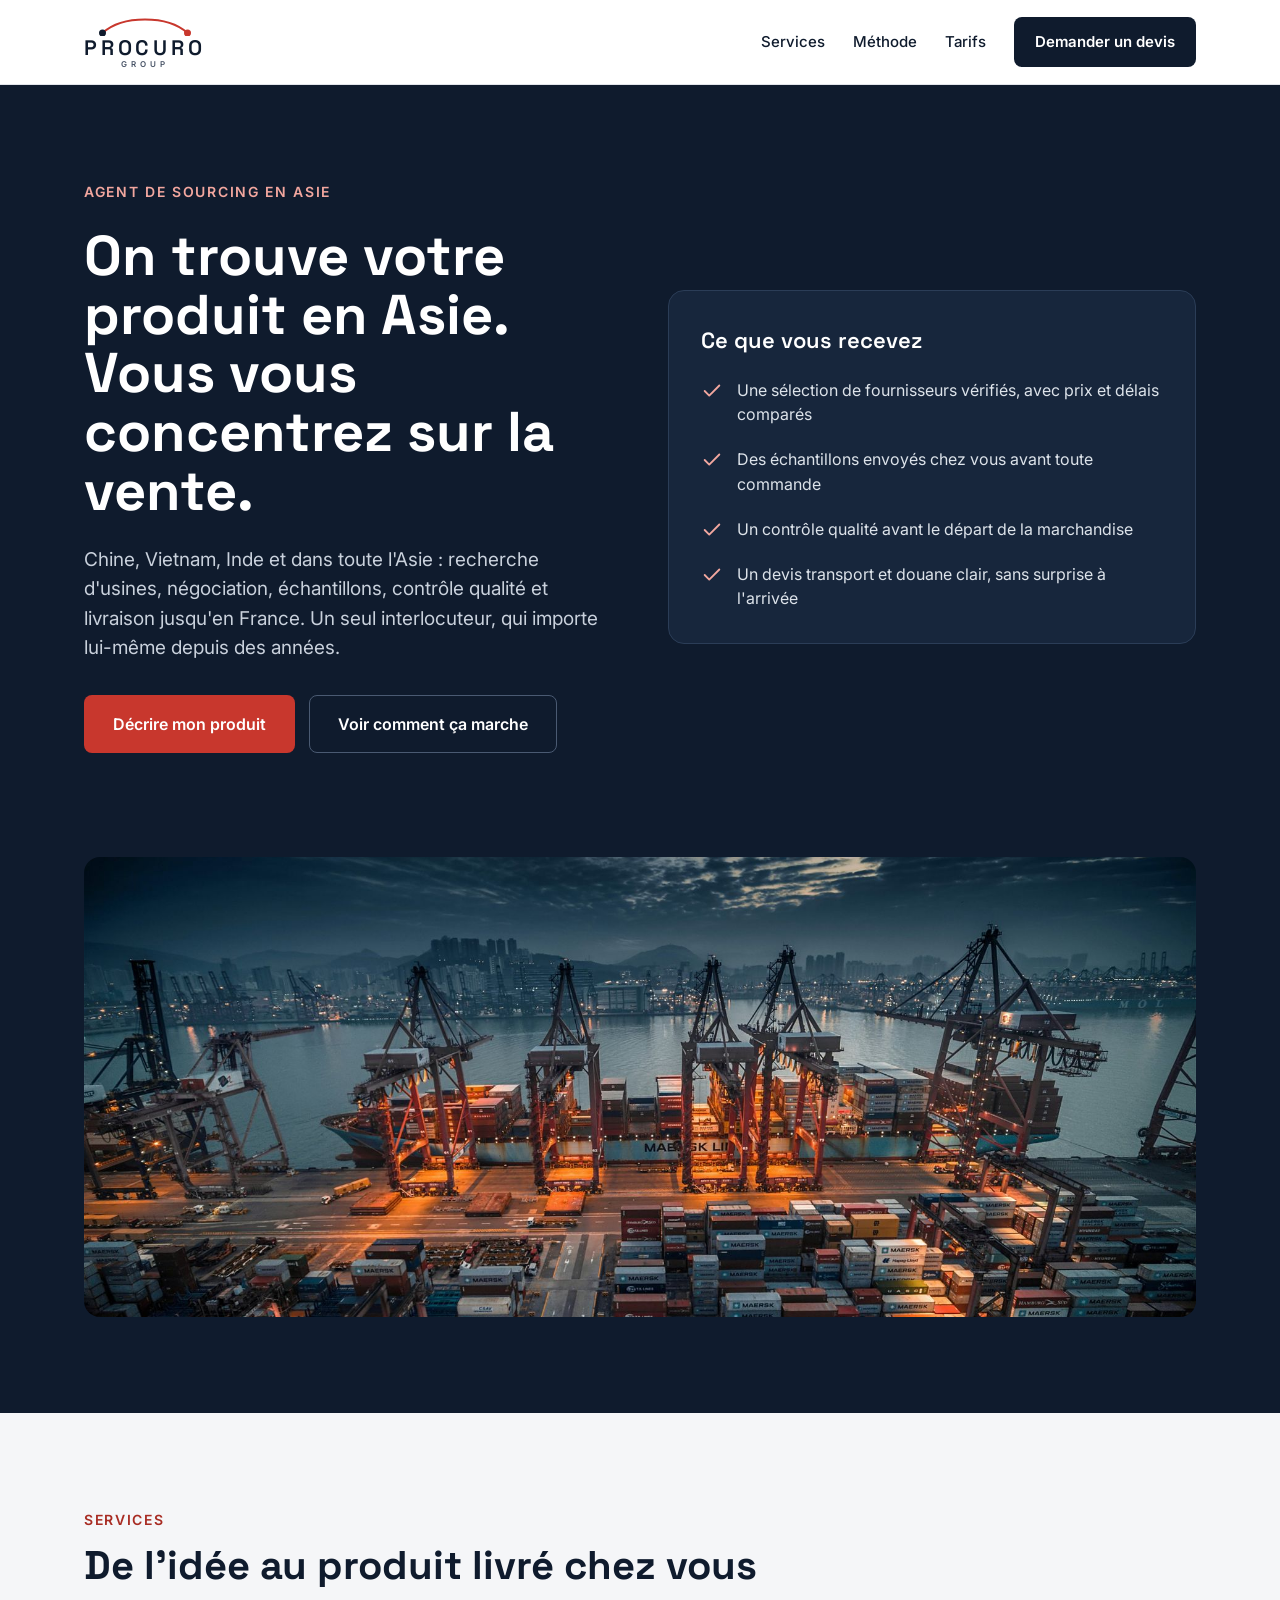
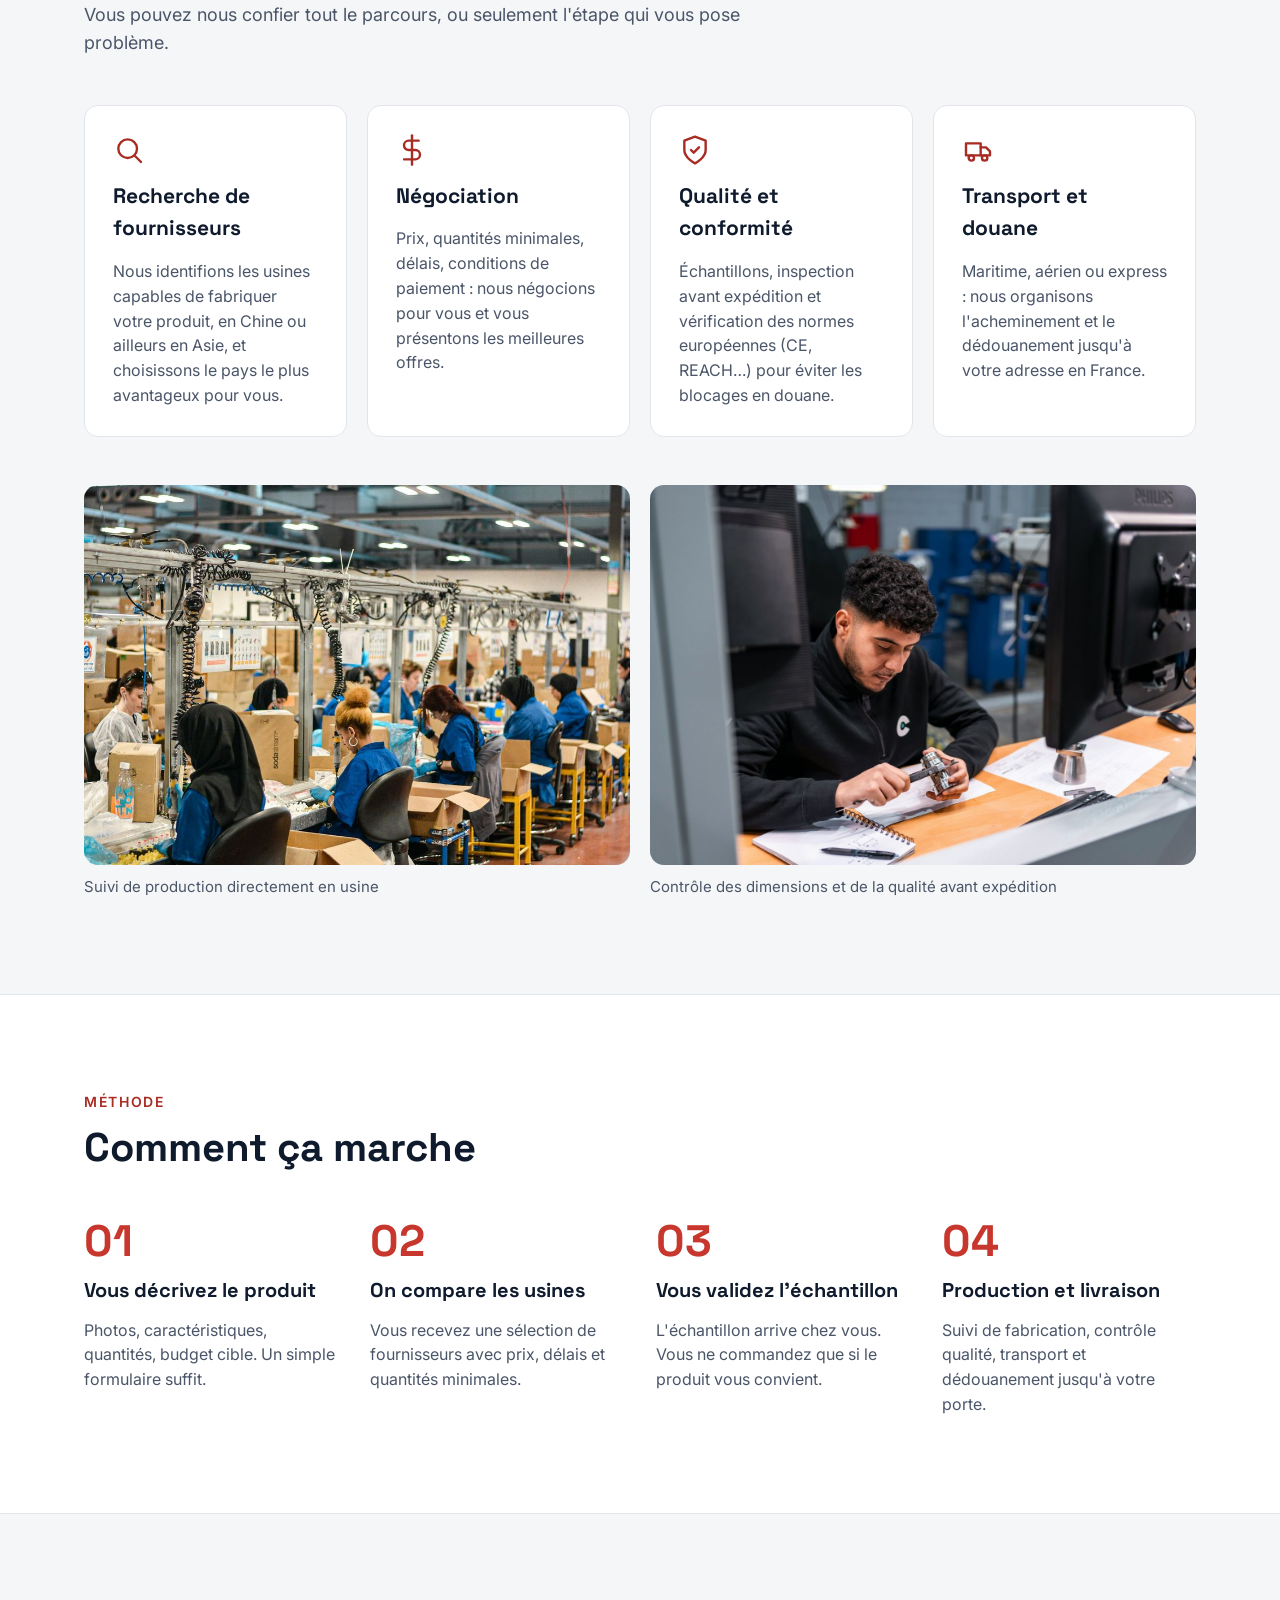
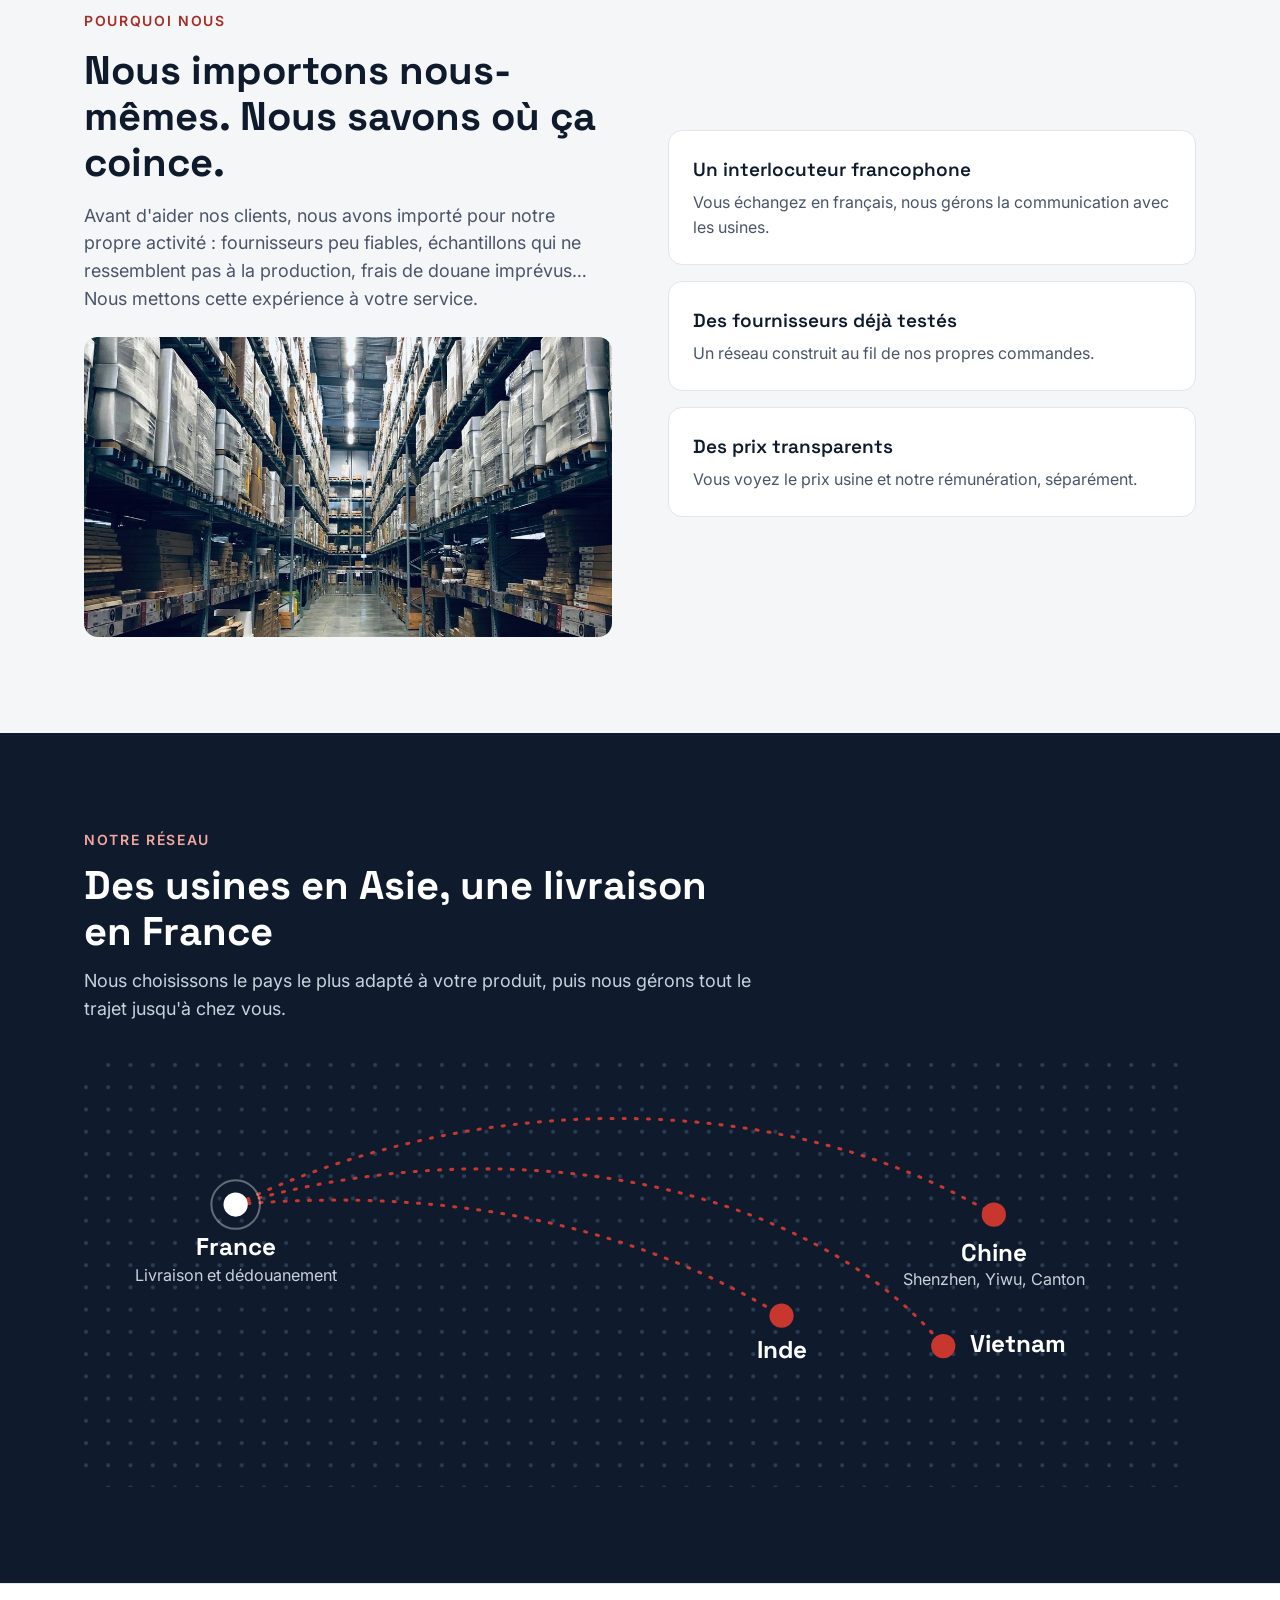
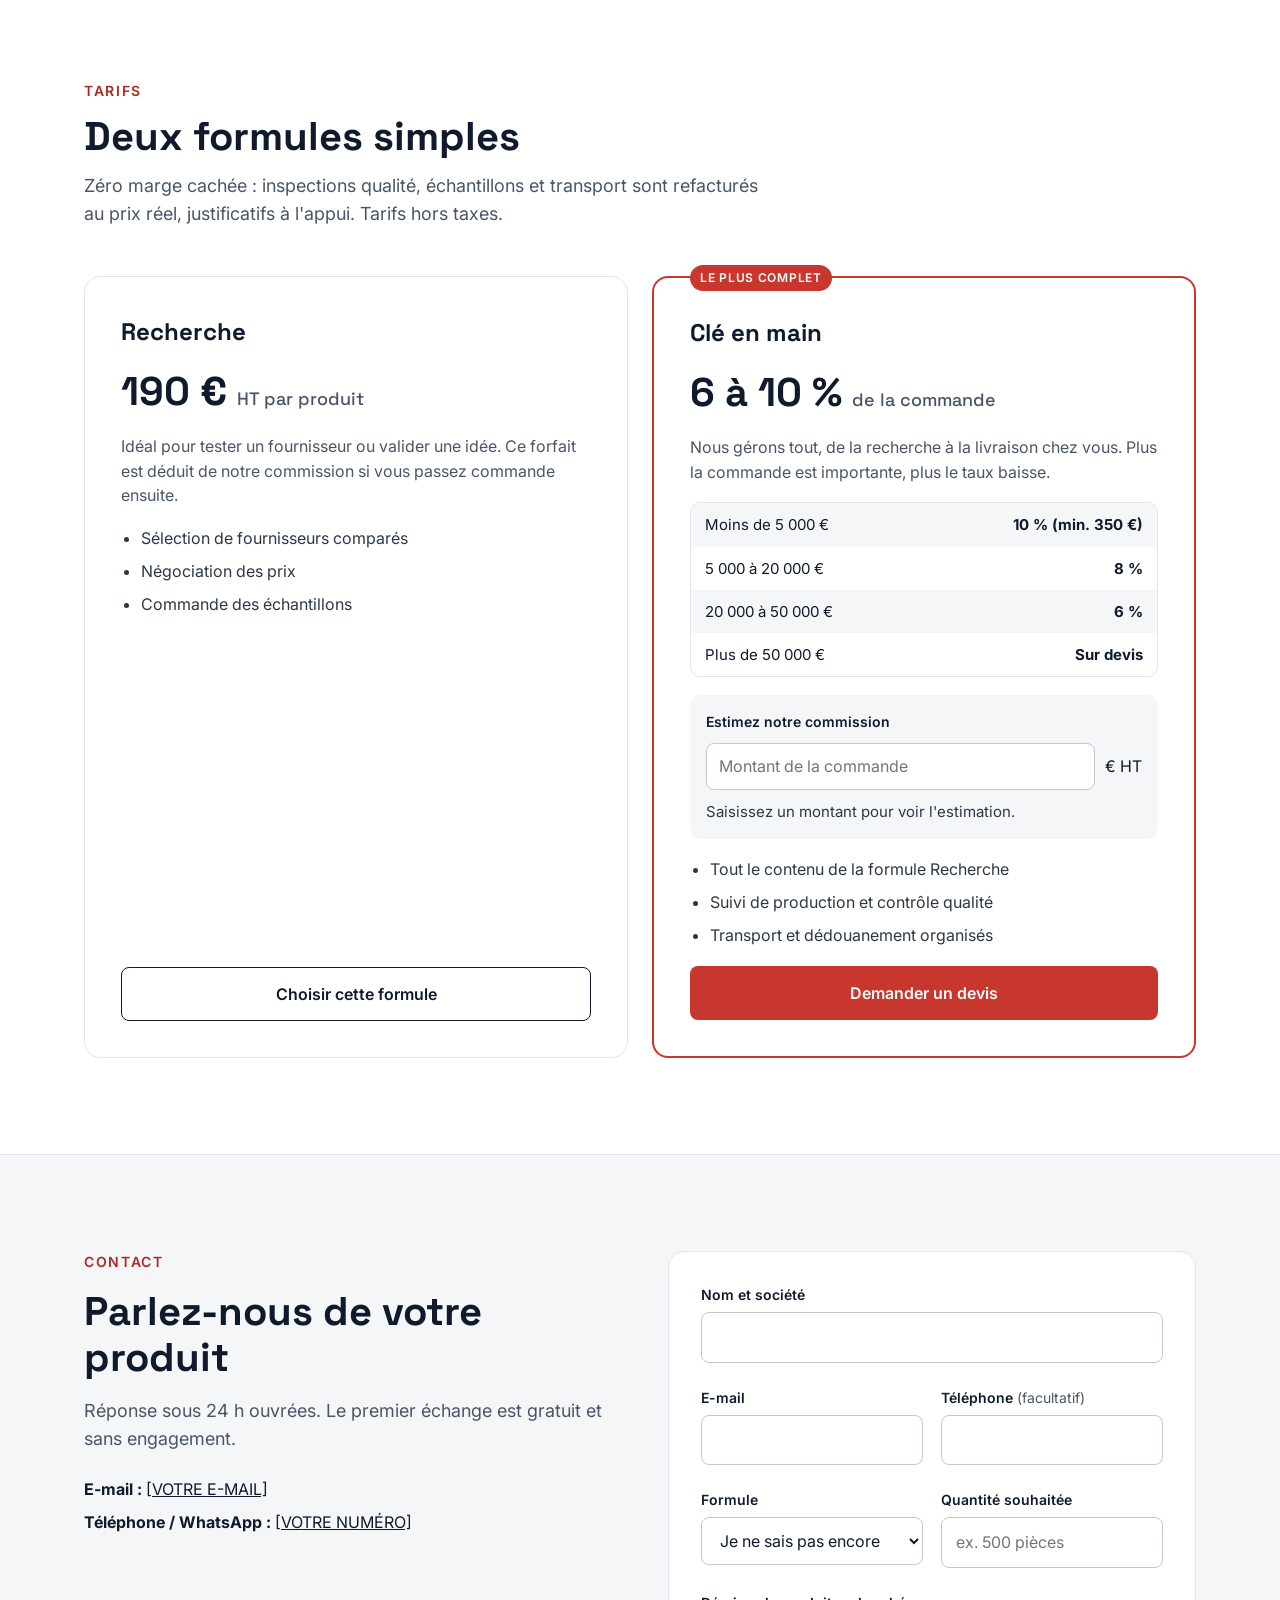
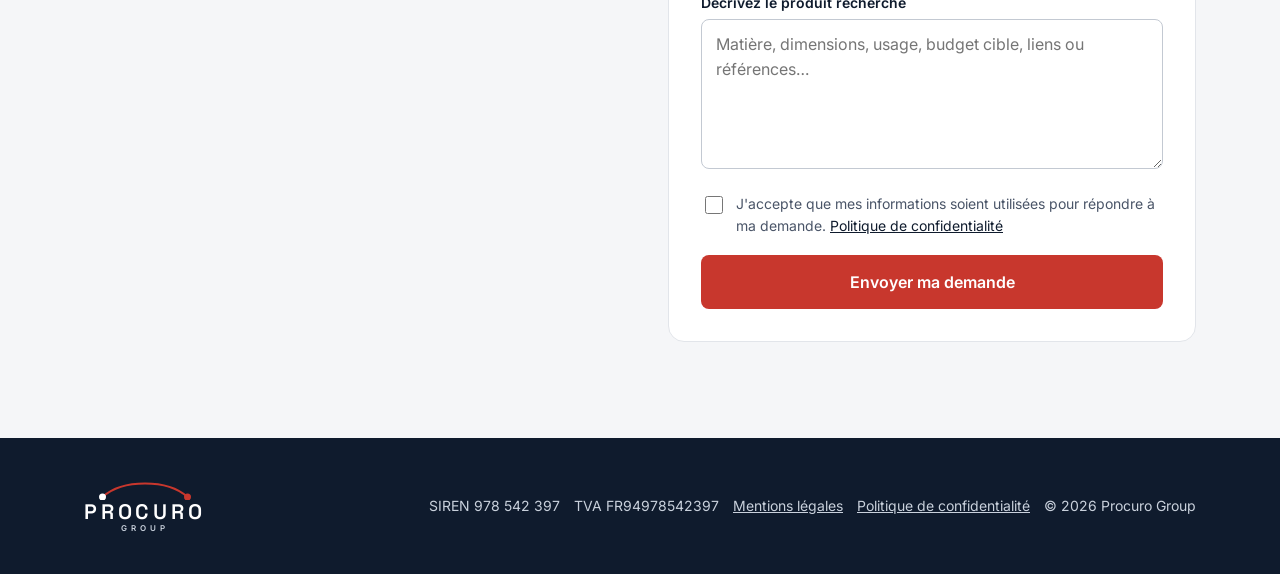
==== index.html @ 15a66a70 "Site Procuro Group prêt pour Vercel Co-Authored-By: Claude Opus 5.5 <noreply@anthropic.com> Claude-S" ====
<!doctype html>
<html lang="fr">
<head>
<meta charset="utf-8">
<meta name="viewport" content="width=device-width, initial-scale=1">
<title>Procuro Group | Agent de sourcing en Asie</title>
<meta name="description" content="Procuro Group trouve votre produit en Asie : recherche d'usines, négociation, échantillons, contrôle qualité, transport et douane jusqu'en France.">
<meta name="theme-color" content="#0F1B2D">
<meta property="og:type" content="website">
<meta property="og:title" content="Procuro Group | Agent de sourcing en Asie">
<meta property="og:description" content="On trouve votre produit en Asie. Vous vous concentrez sur la vente.">
<meta property="og:image" content="images/port.jpg">
<meta property="og:locale" content="fr_FR">
<link rel="icon" href="favicon.svg" type="image/svg+xml">
<link rel="preconnect" href="https://fonts.googleapis.com">
<link rel="preconnect" href="https://fonts.gstatic.com" crossorigin>
<link href="https://fonts.googleapis.com/css2?family=Space+Grotesk:wght@500;600;700&amp;family=Inter:wght@400;500;600&amp;display=swap" rel="stylesheet">
<link rel="stylesheet" href="css/styles.css">
<script src="js/config.js" defer></script>
<script src="js/main.js" defer></script>
</head>
<body>
<a class="skip" href="#contenu">Aller au contenu</a>

<header class="site-header">
<div class="container header-inner">
<a class="logo" href="#top" aria-label="Procuro Group, retour en haut de page">
<svg aria-hidden="true" width="104" height="22" viewBox="0 0 190 44"><path d="M10 38C50 2 140 2 180 38" fill="none" stroke="#C8372D" stroke-width="4" stroke-linecap="round"/><circle cx="10" cy="38" r="7" fill="#0F1B2D"/><circle cx="180" cy="38" r="7" fill="#C8372D"/></svg>
<span class="logo-word">PROCURO</span>
<span class="logo-sub">GROUP</span>
</a>
<button class="menu-toggle" type="button" aria-expanded="false" aria-controls="nav" aria-label="Ouvrir le menu">
<svg width="24" height="24" viewBox="0 0 24 24" fill="none" stroke="currentColor" stroke-width="2" stroke-linecap="round" aria-hidden="true"><path d="M4 7h16M4 12h16M4 17h16"/></svg>
</button>
<nav id="nav" class="nav" aria-label="Navigation principale">
<a href="#services">Services</a>
<a href="#methode">Méthode</a>
<a href="#tarifs">Tarifs</a>
<a href="#contact" class="btn btn-navy">Demander un devis</a>
</nav>
</div>
</header>

<main id="contenu">
<span id="top"></span>

<section class="dark">
<div class="container hero">
<div class="stack" style="gap:24px">
<p class="eyebrow">Agent de sourcing en Asie</p>
<h1>On trouve votre produit en Asie. Vous vous concentrez sur la vente.</h1>
<p class="lead">Chine, Vietnam, Inde et dans toute l'Asie : recherche d'usines, négociation, échantillons, contrôle qualité et livraison jusqu'en France. Un seul interlocuteur, qui importe lui-même depuis des années.</p>
<div class="actions">
<a href="#contact" class="btn btn-red">Décrire mon produit</a>
<a href="#methode" class="btn btn-ghost">Voir comment ça marche</a>
</div>
</div>
<div class="receive stack">
<p class="receive-title">Ce que vous recevez</p>
<div class="check"><svg aria-hidden="true" width="22" height="22" viewBox="0 0 24 24" fill="none" stroke="#F2A79F" stroke-width="2" stroke-linecap="round" stroke-linejoin="round"><path d="M20 6 9 17l-5-5"/></svg><p>Une sélection de fournisseurs vérifiés, avec prix et délais comparés</p></div>
<div class="check"><svg aria-hidden="true" width="22" height="22" viewBox="0 0 24 24" fill="none" stroke="#F2A79F" stroke-width="2" stroke-linecap="round" stroke-linejoin="round"><path d="M20 6 9 17l-5-5"/></svg><p>Des échantillons envoyés chez vous avant toute commande</p></div>
<div class="check"><svg aria-hidden="true" width="22" height="22" viewBox="0 0 24 24" fill="none" stroke="#F2A79F" stroke-width="2" stroke-linecap="round" stroke-linejoin="round"><path d="M20 6 9 17l-5-5"/></svg><p>Un contrôle qualité avant le départ de la marchandise</p></div>
<div class="check"><svg aria-hidden="true" width="22" height="22" viewBox="0 0 24 24" fill="none" stroke="#F2A79F" stroke-width="2" stroke-linecap="round" stroke-linejoin="round"><path d="M20 6 9 17l-5-5"/></svg><p>Un devis transport et douane clair, sans surprise à l'arrivée</p></div>
</div>
</div>
<div class="container hero-photo">
<img src="images/port.jpg" width="1800" height="957" alt="Porte-conteneurs en cours de chargement dans un grand port asiatique au crépuscule">
</div>
</section>

<section id="services" class="container section stack" style="gap:48px">
<div class="section-head stack">
<p class="eyebrow">Services</p>
<h2>De l'idée au produit livré chez vous</h2>
<p class="sub">Vous pouvez nous confier tout le parcours, ou seulement l'étape qui vous pose problème.</p>
</div>
<div class="grid grid-cards">
<div class="card">
<svg aria-hidden="true" width="32" height="32" viewBox="0 0 24 24" fill="none" stroke="#A82C23" stroke-width="1.8" stroke-linecap="round" stroke-linejoin="round"><circle cx="11" cy="11" r="7"/><path d="m21 21-4.3-4.3"/></svg>
<h3>Recherche de fournisseurs</h3>
<p>Nous identifions les usines capables de fabriquer votre produit, en Chine ou ailleurs en Asie, et choisissons le pays le plus avantageux pour vous.</p>
</div>
<div class="card">
<svg aria-hidden="true" width="32" height="32" viewBox="0 0 24 24" fill="none" stroke="#A82C23" stroke-width="1.8" stroke-linecap="round" stroke-linejoin="round"><path d="M12 1v22"/><path d="M17 5H9.5a3.5 3.5 0 0 0 0 7h5a3.5 3.5 0 0 1 0 7H6"/></svg>
<h3>Négociation</h3>
<p>Prix, quantités minimales, délais, conditions de paiement : nous négocions pour vous et vous présentons les meilleures offres.</p>
</div>
<div class="card">
<svg aria-hidden="true" width="32" height="32" viewBox="0 0 24 24" fill="none" stroke="#A82C23" stroke-width="1.8" stroke-linecap="round" stroke-linejoin="round"><path d="M12 22s8-4 8-10V5l-8-3-8 3v7c0 6 8 10 8 10z"/><path d="m9 12 2 2 4-4"/></svg>
<h3>Qualité et conformité</h3>
<p>Échantillons, inspection avant expédition et vérification des normes européennes (CE, REACH…) pour éviter les blocages en douane.</p>
</div>
<div class="card">
<svg aria-hidden="true" width="32" height="32" viewBox="0 0 24 24" fill="none" stroke="#A82C23" stroke-width="1.8" stroke-linecap="round" stroke-linejoin="round"><path d="M3 7h11v9H3z"/><path d="M14 10h4l3 3v3h-7"/><circle cx="7" cy="18" r="2"/><circle cx="17" cy="18" r="2"/></svg>
<h3>Transport et douane</h3>
<p>Maritime, aérien ou express : nous organisons l'acheminement et le dédouanement jusqu'à votre adresse en France.</p>
</div>
</div>
<div class="grid grid-2">
<figure>
<img src="images/usine.jpg" width="1000" height="1499" loading="lazy" alt="Ouvrières sur une chaîne d'assemblage en usine">
<figcaption>Suivi de production directement en usine</figcaption>
</figure>
<figure>
<img src="images/qualite.jpg" width="1400" height="933" loading="lazy" alt="Technicien mesurant une pièce métallique au pied à coulisse">
<figcaption>Contrôle des dimensions et de la qualité avant expédition</figcaption>
</figure>
</div>
</section>

<section id="methode" class="white">
<div class="container section stack" style="gap:48px">
<div class="section-head stack">
<p class="eyebrow">Méthode</p>
<h2>Comment ça marche</h2>
</div>
<ol class="steps" style="list-style:none;margin:0;padding:0">
<li class="step"><span class="step-num" aria-hidden="true">01</span><h3>Vous décrivez le produit</h3><p class="muted">Photos, caractéristiques, quantités, budget cible. Un simple formulaire suffit.</p></li>
<li class="step"><span class="step-num" aria-hidden="true">02</span><h3>On compare les usines</h3><p class="muted">Vous recevez une sélection de fournisseurs avec prix, délais et quantités minimales.</p></li>
<li class="step"><span class="step-num" aria-hidden="true">03</span><h3>Vous validez l'échantillon</h3><p class="muted">L'échantillon arrive chez vous. Vous ne commandez que si le produit vous convient.</p></li>
<li class="step"><span class="step-num" aria-hidden="true">04</span><h3>Production et livraison</h3><p class="muted">Suivi de fabrication, contrôle qualité, transport et dédouanement jusqu'à votre porte.</p></li>
</ol>
</div>
</section>

<section class="container section why">
<div class="stack" style="gap:16px">
<p class="eyebrow">Pourquoi nous</p>
<h2>Nous importons nous-mêmes. Nous savons où ça coince.</h2>
<p class="intro">Avant d'aider nos clients, nous avons importé pour notre propre activité : fournisseurs peu fiables, échantillons qui ne ressemblent pas à la production, frais de douane imprévus… Nous mettons cette expérience à votre service.</p>
<img src="images/entrepot.jpg" width="1000" height="1333" loading="lazy" alt="Allée d'entrepôt avec des rayonnages remplis de cartons">
</div>
<div class="stack" style="gap:16px">
<div class="point"><p class="point-title">Un interlocuteur francophone</p><p class="muted">Vous échangez en français, nous gérons la communication avec les usines.</p></div>
<div class="point"><p class="point-title">Des fournisseurs déjà testés</p><p class="muted">Un réseau construit au fil de nos propres commandes.</p></div>
<div class="point"><p class="point-title">Des prix transparents</p><p class="muted">Vous voyez le prix usine et notre rémunération, séparément.</p></div>
</div>
</section>

<section class="dark">
<div class="container section stack" style="gap:40px">
<div class="section-head stack">
<p class="eyebrow">Notre réseau</p>
<h2>Des usines en Asie, une livraison en France</h2>
<p class="sub">Nous choisissons le pays le plus adapté à votre produit, puis nous gérons tout le trajet jusqu'à chez vous.</p>
</div>
<svg class="map" role="img" aria-label="Carte des liaisons entre la France, l'Inde, la Chine et le Vietnam" viewBox="0 0 1100 420">
<defs><pattern id="pts" width="22" height="22" patternUnits="userSpaceOnUse"><circle cx="2" cy="2" r="2" fill="#2B3D57"/></pattern></defs>
<rect width="1100" height="420" rx="18" fill="url(#pts)"/>
<g fill="none" stroke="#C8372D" stroke-width="3" stroke-linecap="round" stroke-dasharray="2 10">
<path class="route" d="M150 140C400 20 700 30 900 150"/>
<path class="route" d="M150 140C380 120 560 170 690 250"/>
<path class="route" d="M150 140C420 60 720 120 850 280"/>
</g>
<circle cx="150" cy="140" r="12" fill="#FFFFFF"/><circle cx="150" cy="140" r="24" fill="none" stroke="#FFFFFF" stroke-opacity="0.35" stroke-width="2"/>
<text x="150" y="190" text-anchor="middle" fill="#FFFFFF" font-family="Space Grotesk, sans-serif" font-size="24" font-weight="700">France</text>
<text class="sublabel" x="150" y="216" text-anchor="middle" fill="#C9D1DC" font-family="Inter, sans-serif" font-size="16">Livraison et dédouanement</text>
<circle cx="900" cy="150" r="12" fill="#C8372D"/>
<text x="900" y="196" text-anchor="middle" fill="#FFFFFF" font-family="Space Grotesk, sans-serif" font-size="24" font-weight="700">Chine</text>
<text class="sublabel" x="900" y="220" text-anchor="middle" fill="#C9D1DC" font-family="Inter, sans-serif" font-size="16">Shenzhen, Yiwu, Canton</text>
<circle cx="690" cy="250" r="12" fill="#C8372D"/>
<text x="690" y="292" text-anchor="middle" fill="#FFFFFF" font-family="Space Grotesk, sans-serif" font-size="24" font-weight="700">Inde</text>
<circle cx="850" cy="280" r="12" fill="#C8372D"/>
<text x="876" y="286" fill="#FFFFFF" font-family="Space Grotesk, sans-serif" font-size="24" font-weight="700">Vietnam</text>
</svg>
</div>
</section>

<section id="tarifs" class="white">
<div class="container section stack" style="gap:48px">
<div class="section-head stack">
<p class="eyebrow">Tarifs</p>
<h2>Deux formules simples</h2>
<p class="sub">Zéro marge cachée : inspections qualité, échantillons et transport sont refacturés au prix réel, justificatifs à l'appui. Tarifs hors taxes.</p>
</div>
<div class="grid grid-2" style="gap:24px">
<div class="plan">
<h3>Recherche</h3>
<p class="price">190 € <span>HT par produit</span></p>
<p class="muted">Idéal pour tester un fournisseur ou valider une idée. Ce forfait est déduit de notre commission si vous passez commande ensuite.</p>
<ul>
<li>Sélection de fournisseurs comparés</li>
<li>Négociation des prix</li>
<li>Commande des échantillons</li>
</ul>
<a href="#contact" class="btn btn-outline" data-formule="Recherche (190 € HT)">Choisir cette formule</a>
</div>
<div class="plan plan-featured">
<span class="badge">Le plus complet</span>
<h3>Clé en main</h3>
<p class="price">6 à 10 % <span>de la commande</span></p>
<p class="muted">Nous gérons tout, de la recherche à la livraison chez vous. Plus la commande est importante, plus le taux baisse.</p>
<div class="rates">
<div><span>Moins de 5 000 €</span><strong>10 % (min. 350 €)</strong></div>
<div><span>5 000 à 20 000 €</span><strong>8 %</strong></div>
<div><span>20 000 à 50 000 €</span><strong>6 %</strong></div>
<div><span>Plus de 50 000 €</span><strong>Sur devis</strong></div>
</div>
<div class="sim">
<label for="montant">Estimez notre commission</label>
<div class="sim-row"><input id="montant" type="number" inputmode="decimal" min="0" step="100" placeholder="Montant de la commande"><span aria-hidden="true">€ HT</span></div>
<p class="sim-out" id="sim-out" aria-live="polite">Saisissez un montant pour voir l'estimation.</p>
</div>
<ul>
<li>Tout le contenu de la formule Recherche</li>
<li>Suivi de production et contrôle qualité</li>
<li>Transport et dédouanement organisés</li>
</ul>
<a href="#contact" class="btn btn-red" data-formule="Clé en main">Demander un devis</a>
</div>
</div>
</div>
</section>

<section id="contact" class="container section contact">
<div class="contact-info stack">
<p class="eyebrow">Contact</p>
<h2 style="font-size:clamp(30px,4.5vw,40px);line-height:1.15">Parlez-nous de votre produit</h2>
<p style="font-size:18px" class="muted">Réponse sous <span data-config="delaiReponse"></span>. Le premier échange est gratuit et sans engagement.</p>
<div class="contact-lines stack">
<p><strong>E-mail :</strong> <a data-config-link="email" href="#"></a></p>
<p><strong>Téléphone / WhatsApp :</strong> <a data-config-link="telephone" href="#"></a></p>
</div>
</div>

<form id="devis" class="form" novalidate>
<input type="hidden" name="_subject" value="Nouvelle demande de devis – Procuro Group">
<div class="hp" aria-hidden="true"><label for="site_web">Ne pas remplir</label><input id="site_web" name="_honey" type="text" tabindex="-1" autocomplete="off"></div>

<div class="field">
<label for="nom">Nom et société</label>
<input id="nom" name="nom" type="text" autocomplete="name" required maxlength="120">
<p class="error" id="nom-err"></p>
</div>
<div class="row-2">
<div class="field">
<label for="email">E-mail</label>
<input id="email" name="email" type="email" autocomplete="email" required maxlength="160">
<p class="error" id="email-err"></p>
</div>
<div class="field">
<label for="telephone">Téléphone <span class="opt">(facultatif)</span></label>
<input id="telephone" name="telephone" type="tel" autocomplete="tel" maxlength="40">
<p class="error" id="telephone-err"></p>
</div>
</div>
<div class="row-2">
<div class="field">
<label for="formule">Formule</label>
<select id="formule" name="formule">
<option value="Je ne sais pas encore">Je ne sais pas encore</option>
<option value="Recherche (190 € HT)">Recherche (190 € HT)</option>
<option value="Clé en main">Clé en main</option>
</select>
</div>
<div class="field">
<label for="quantite">Quantité souhaitée</label>
<input id="quantite" name="quantite" type="text" required maxlength="80" placeholder="ex. 500 pièces">
<p class="error" id="quantite-err"></p>
</div>
</div>
<div class="field">
<label for="produit">Décrivez le produit recherché</label>
<textarea id="produit" name="produit" rows="5" required maxlength="4000" placeholder="Matière, dimensions, usage, budget cible, liens ou références…"></textarea>
<p class="error" id="produit-err"></p>
</div>
<label class="consent" id="consent-wrap">
<input id="consent" name="consentement" type="checkbox" value="oui" required>
<span>J'accepte que mes informations soient utilisées pour répondre à ma demande. <a href="confidentialite.html">Politique de confidentialité</a></span>
</label>
<div id="form-status" class="form-status" role="status" aria-live="polite" hidden></div>
<button type="submit" class="btn btn-red">Envoyer ma demande</button>
</form>
</section>
</main>

<footer class="site-footer">
<div class="container footer-inner">
<a class="logo" href="#top" aria-label="Procuro Group, retour en haut de page">
<svg aria-hidden="true" width="104" height="22" viewBox="0 0 190 44"><path d="M10 38C50 2 140 2 180 38" fill="none" stroke="#C8372D" stroke-width="4" stroke-linecap="round"/><circle cx="10" cy="38" r="7" fill="#FFFFFF"/><circle cx="180" cy="38" r="7" fill="#C8372D"/></svg>
<span class="logo-word">PROCURO</span>
<span class="logo-sub">GROUP</span>
</a>
<div class="footer-links">
<span>SIREN 978 542 397</span><span>TVA FR94978542397</span>
<a href="mentions-legales.html">Mentions légales</a>
<a href="confidentialite.html">Politique de confidentialité</a>
<span>© <span id="annee">2026</span> Procuro Group</span>
</div>
</div>
</footer>
</body>
</html>
---- css/styles.css ----
:root{
  --navy:#0F1B2D;--navy-2:#17263C;--navy-line:#2B3D57;--navy-btn:#4A5A72;
  --red:#C8372D;--red-dark:#A82C23;--pink:#F2A79F;
  --bg:#F5F6F8;--white:#FFFFFF;--line:#E2E5EA;--input:#C3C9D2;
  --text:#0F1B2D;--muted:#4A5568;--muted-2:#2D3748;--on-dark:#C9D1DC;--on-dark-2:#DDE3EA;
  --ok:#1F7A4D;--err:#B42318;
  --display:'Space Grotesk',sans-serif;
}
*,*::before,*::after{box-sizing:border-box}
html{scroll-behavior:smooth;scroll-padding-top:90px}
body{margin:0;font-family:'Inter',system-ui,sans-serif;color:var(--text);background:var(--bg);line-height:1.55;-webkit-font-smoothing:antialiased}
img{max-width:100%;display:block}
a{color:var(--navy)}a:hover{color:var(--red)}
h1,h2,h3{font-family:var(--display);margin:0}
p{margin:0}
:focus-visible{outline:3px solid var(--pink);outline-offset:2px}
.skip{position:absolute;left:-9999px}.skip:focus{left:16px;top:16px;z-index:100;background:#fff;padding:8px 12px;border-radius:6px}
.container{max-width:1160px;margin:0 auto;padding-left:24px;padding-right:24px}
.section{padding-top:96px;padding-bottom:96px}
.stack{display:flex;flex-direction:column}
.dark{background:var(--navy);color:#fff}
.white{background:var(--white);border-top:1px solid var(--line);border-bottom:1px solid var(--line)}

/* Boutons */
.btn{display:inline-block;text-decoration:none;padding:16px 28px;border-radius:8px;font-weight:600;font-size:16px;text-align:center;border:1px solid transparent;cursor:pointer;font-family:inherit;transition:background .15s,color .15s,border-color .15s}
.btn-red{background:var(--red);color:#fff}.btn-red:hover{background:var(--red-dark);color:#fff}
.btn-navy{background:var(--navy);color:#fff}.btn-navy:hover{background:var(--red);color:#fff}
.btn-ghost{border-color:var(--navy-btn);color:#fff}.btn-ghost:hover{border-color:#fff;color:#fff}
.btn-outline{border-color:var(--navy);color:var(--navy)}.btn-outline:hover{background:var(--navy);color:#fff}

/* En-tête */
.site-header{background:var(--white);border-bottom:1px solid var(--line);position:sticky;top:0;z-index:50}
.header-inner{display:flex;align-items:center;justify-content:space-between;gap:16px;padding-top:14px;padding-bottom:14px}
.logo{display:flex;flex-direction:column;align-items:center;gap:1px;text-decoration:none;color:inherit}
.logo:hover{color:inherit}
.logo-word{font-family:var(--display);font-weight:600;font-size:21px;letter-spacing:.18em;line-height:1}
.logo-sub{font-size:8px;font-weight:600;letter-spacing:.5em;color:var(--muted);line-height:1.4}
.nav{display:flex;align-items:center;gap:28px;font-size:15px;font-weight:500}
.nav a{text-decoration:none}
.nav .btn{padding:12px 20px;font-size:15px}
.menu-toggle{display:none;background:none;border:1px solid var(--line);border-radius:8px;padding:8px;cursor:pointer;color:var(--navy)}

/* Hero */
.hero{display:grid;grid-template-columns:repeat(auto-fit,minmax(min(320px,100%),1fr));gap:56px;align-items:center;padding-top:96px;padding-bottom:104px}
.eyebrow{font-size:14px;font-weight:600;letter-spacing:.12em;text-transform:uppercase;color:var(--red-dark)}
.dark .eyebrow{color:var(--pink)}
.hero h1{font-size:clamp(36px,6vw,56px);line-height:1.05;font-weight:700}
.lead{font-size:19px;color:var(--on-dark);max-width:540px}
.actions{display:flex;flex-wrap:wrap;gap:14px;padding-top:8px}
.receive{background:var(--navy-2);border:1px solid var(--navy-line);border-radius:16px;padding:32px;gap:20px}
.receive-title{font-family:var(--display);font-size:22px;font-weight:600}
.check{display:flex;gap:14px;align-items:flex-start;color:var(--on-dark-2)}
.check svg{flex-shrink:0;margin-top:2px}
.hero-photo{padding-bottom:96px}
.hero-photo img{width:100%;height:clamp(240px,40vw,460px);object-fit:cover;border-radius:16px}

/* Titres de section */
.section-head{gap:12px;max-width:680px}
.section-head h2,.why h2{font-size:clamp(30px,4.5vw,40px);line-height:1.15}
.section-head .sub{font-size:18px;color:var(--muted)}
.dark .section-head .sub{color:var(--on-dark)}

/* Services */
.grid{display:grid;gap:20px}
.grid-cards{grid-template-columns:repeat(auto-fit,minmax(min(250px,100%),1fr))}
.grid-2{grid-template-columns:repeat(auto-fit,minmax(min(300px,100%),1fr))}
.card{background:var(--white);border:1px solid var(--line);border-radius:14px;padding:28px;display:flex;flex-direction:column;gap:14px}
.card h3{font-size:21px}
.card p,.muted{color:var(--muted)}
figure{margin:0;display:flex;flex-direction:column;gap:10px}
figure img{width:100%;height:380px;object-fit:cover;border-radius:14px}
figcaption{font-size:15px;color:var(--muted)}

/* Méthode */
.steps{display:grid;grid-template-columns:repeat(auto-fit,minmax(min(200px,100%),1fr));gap:32px}
.step{display:flex;flex-direction:column;gap:12px}
.step-num{font-family:var(--display);font-size:44px;font-weight:700;color:var(--red);line-height:1}
.step h3{font-size:20px}

/* Pourquoi nous */
.why{display:grid;grid-template-columns:repeat(auto-fit,minmax(min(320px,100%),1fr));gap:56px;align-items:center}
.why .intro{font-size:18px;color:var(--muted)}
.why img{width:100%;height:300px;object-fit:cover;border-radius:14px;margin-top:8px}
.point{background:var(--white);border:1px solid var(--line);border-radius:14px;padding:24px}
.point-title{font-family:var(--display);font-size:19px;font-weight:600;margin-bottom:6px}

/* Carte */
.map{display:block;width:100%;height:auto}
.map .route{stroke-dashoffset:0;animation:flow 1.6s linear infinite}
@keyframes flow{to{stroke-dashoffset:-24}}
@media (prefers-reduced-motion:reduce){.map .route{animation:none}html{scroll-behavior:auto}}

/* Tarifs */
.plan{border:1px solid var(--line);border-radius:16px;padding:36px;display:flex;flex-direction:column;gap:18px}
.plan-featured{border:2px solid var(--red);position:relative}
.badge{position:absolute;top:-13px;left:36px;background:var(--red);color:#fff;font-size:12px;font-weight:600;letter-spacing:.06em;text-transform:uppercase;padding:4px 10px;border-radius:999px}
.plan h3{font-size:24px}
.price{font-family:var(--display);font-size:40px;font-weight:700;line-height:1.2}
.price span{font-size:18px;font-weight:500;color:var(--muted)}
.plan ul{margin:0;padding-left:20px;color:var(--muted-2);display:flex;flex-direction:column;gap:8px}
.plan .btn{margin-top:auto;padding:14px 20px}
.rates{border:1px solid var(--line);border-radius:10px;overflow:hidden;font-size:15px}
.rates div{display:flex;justify-content:space-between;gap:12px;padding:10px 14px}
.rates div:nth-child(odd){background:var(--bg)}

/* Simulateur */
.sim{background:var(--bg);border-radius:10px;padding:16px;display:flex;flex-direction:column;gap:10px}
.sim label{font-weight:600;font-size:14px}
.sim-row{display:flex;align-items:center;gap:10px}
.sim input{flex:1;min-width:0;padding:10px 12px;border:1px solid var(--input);border-radius:8px;font:inherit;background:#fff}
.sim-out{font-size:15px;color:var(--muted-2)}
.sim-out strong{font-family:var(--display);font-size:18px;color:var(--navy)}

/* Contact */
.contact{display:grid;grid-template-columns:repeat(auto-fit,minmax(min(320px,100%),1fr));gap:56px}
.contact-info{gap:16px}
.contact-lines{gap:8px;padding-top:8px;font-size:16px}
.form{background:var(--white);border:1px solid var(--line);border-radius:16px;padding:32px;display:flex;flex-direction:column;gap:18px}
.field{display:flex;flex-direction:column;gap:6px}
.field label{font-weight:600;font-size:14px}
.field .opt{font-weight:400;color:var(--muted)}
.field input,.field textarea,.field select{padding:12px 14px;border:1px solid var(--input);border-radius:8px;font:inherit;background:#fff;color:inherit;width:100%}
.field textarea{resize:vertical}
.field input:focus,.field textarea:focus,.field select:focus{outline:none;border-color:var(--navy);box-shadow:0 0 0 3px rgba(15,27,45,.12)}
.field.invalid input,.field.invalid textarea,.field.invalid select{border-color:var(--err)}
.error{font-size:13px;color:var(--err);min-height:0}
.row-2{display:grid;grid-template-columns:repeat(auto-fit,minmax(min(200px,100%),1fr));gap:18px}
.consent{display:flex;gap:10px;align-items:flex-start;font-size:14px;color:var(--muted)}
.consent input{margin-top:3px;width:18px;height:18px;flex-shrink:0;accent-color:var(--red)}
.consent.invalid{color:var(--err)}
.hp{position:absolute!important;left:-10000px!important;width:1px;height:1px;overflow:hidden}
.form .btn{width:100%;padding:16px 20px}
.form .btn[disabled]{opacity:.65;cursor:wait}
.form-status{border-radius:10px;padding:14px 16px;font-size:15px}
.form-status.ok{background:#E8F5EE;color:var(--ok);border:1px solid #B7E0C8}
.form-status.err{background:#FDECEA;color:var(--err);border:1px solid #F5C2BC}

/* Pied de page */
.site-footer{background:var(--navy);color:var(--on-dark)}
.footer-inner{display:flex;flex-wrap:wrap;align-items:center;justify-content:space-between;gap:16px;padding-top:40px;padding-bottom:40px;font-size:14px}
.site-footer .logo-word{color:#fff}.site-footer .logo-sub{color:var(--on-dark)}
.site-footer a{color:var(--on-dark)}.site-footer a:hover{color:#fff}
.footer-links{display:flex;flex-wrap:wrap;gap:6px 14px}

/* Pages légales */
.legal{max-width:780px;margin:0 auto;padding:72px 24px 96px}
.legal h1{font-size:clamp(30px,5vw,40px);margin-bottom:24px}
.legal h2{font-size:22px;margin:36px 0 10px}
.legal p,.legal li{color:var(--muted-2);margin-bottom:10px}
.legal .back{display:inline-block;margin-bottom:24px;font-weight:500}

/* Mobile */
@media (max-width:760px){
  .menu-toggle{display:inline-flex}
  .nav{display:none;position:absolute;left:0;right:0;top:100%;background:#fff;border-bottom:1px solid var(--line);flex-direction:column;align-items:stretch;gap:0;padding:8px 24px 20px}
  .nav.open{display:flex}
  .nav a{padding:12px 0;border-bottom:1px solid var(--line)}
  .nav .btn{margin-top:12px;border-bottom:none}
  .section{padding-top:64px;padding-bottom:64px}
  .hero{padding-top:56px;padding-bottom:64px;gap:40px}
  .hero-photo{padding-bottom:64px}
  .lead{font-size:17px}
  .receive,.form,.plan{padding:24px}
  .badge{left:24px}
  figure img{height:280px}
  .actions .btn{flex:1 1 100%}
  .map .sublabel{display:none}
}
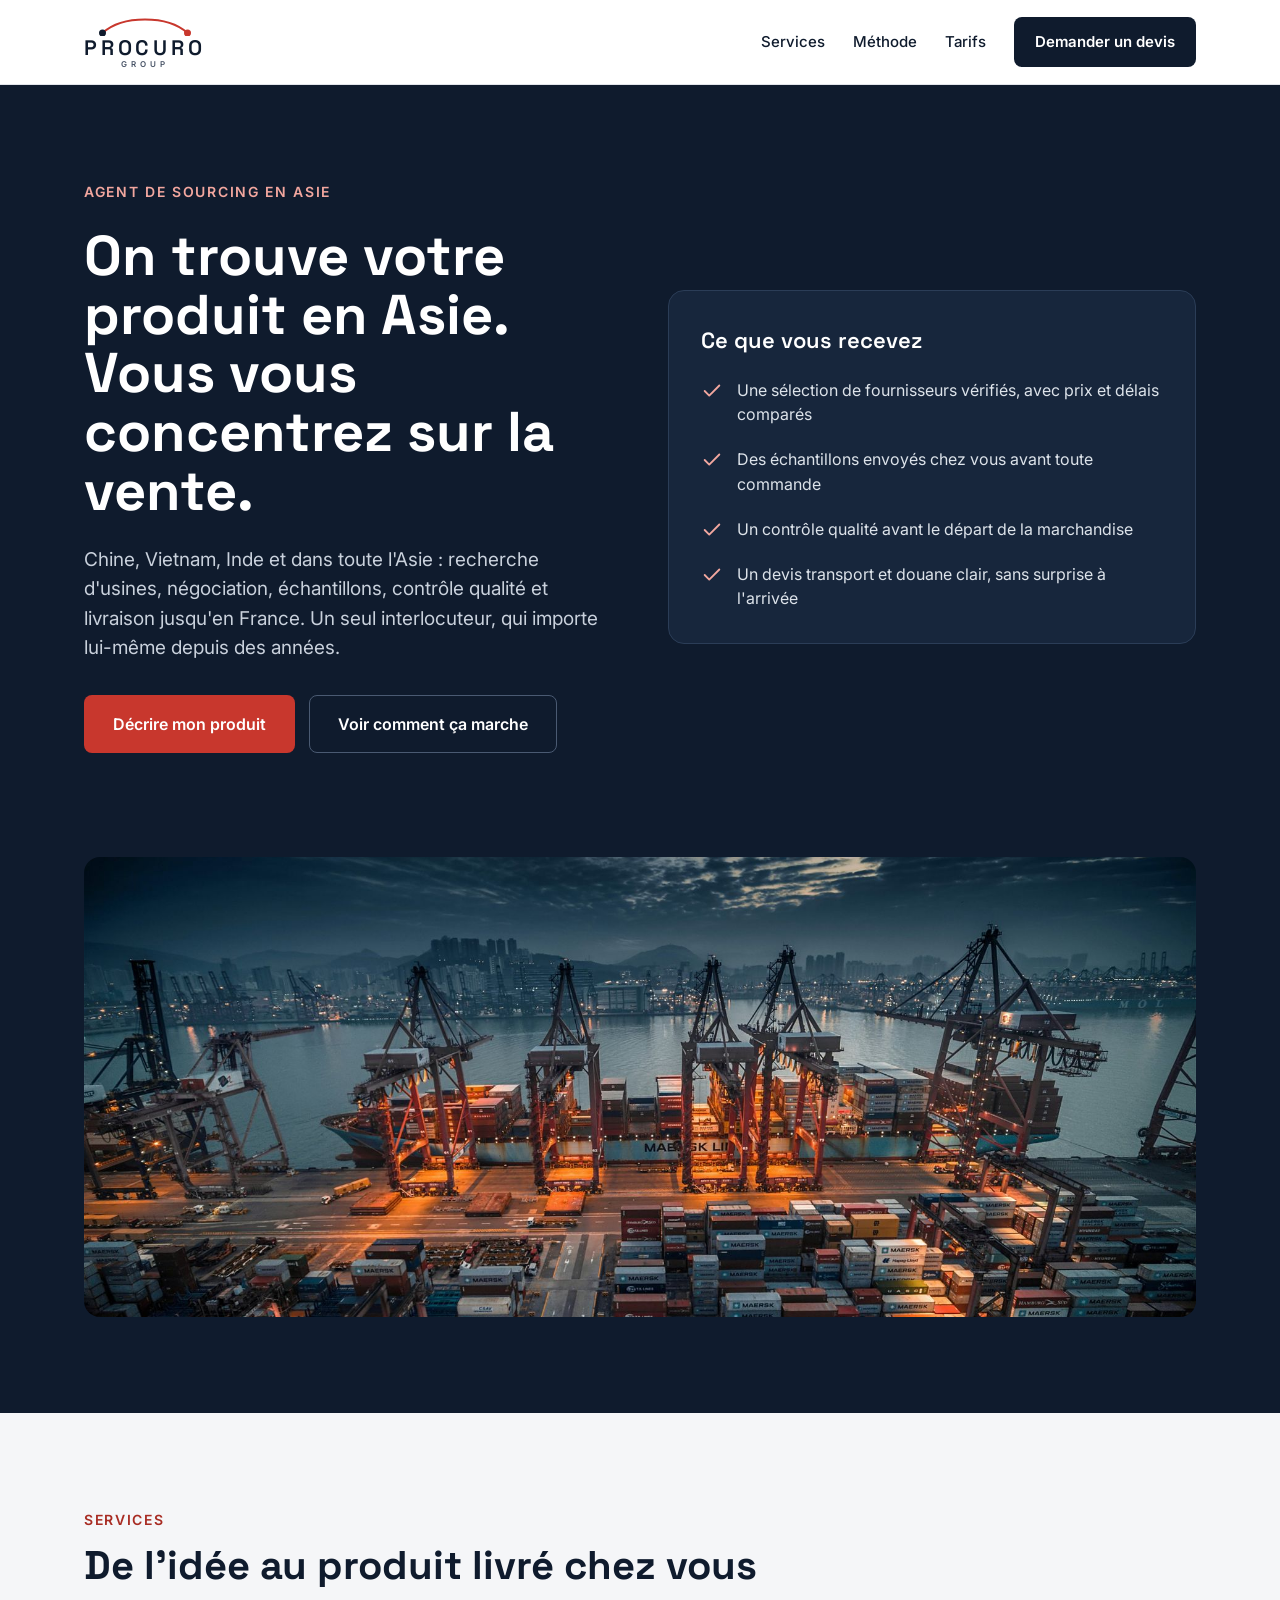
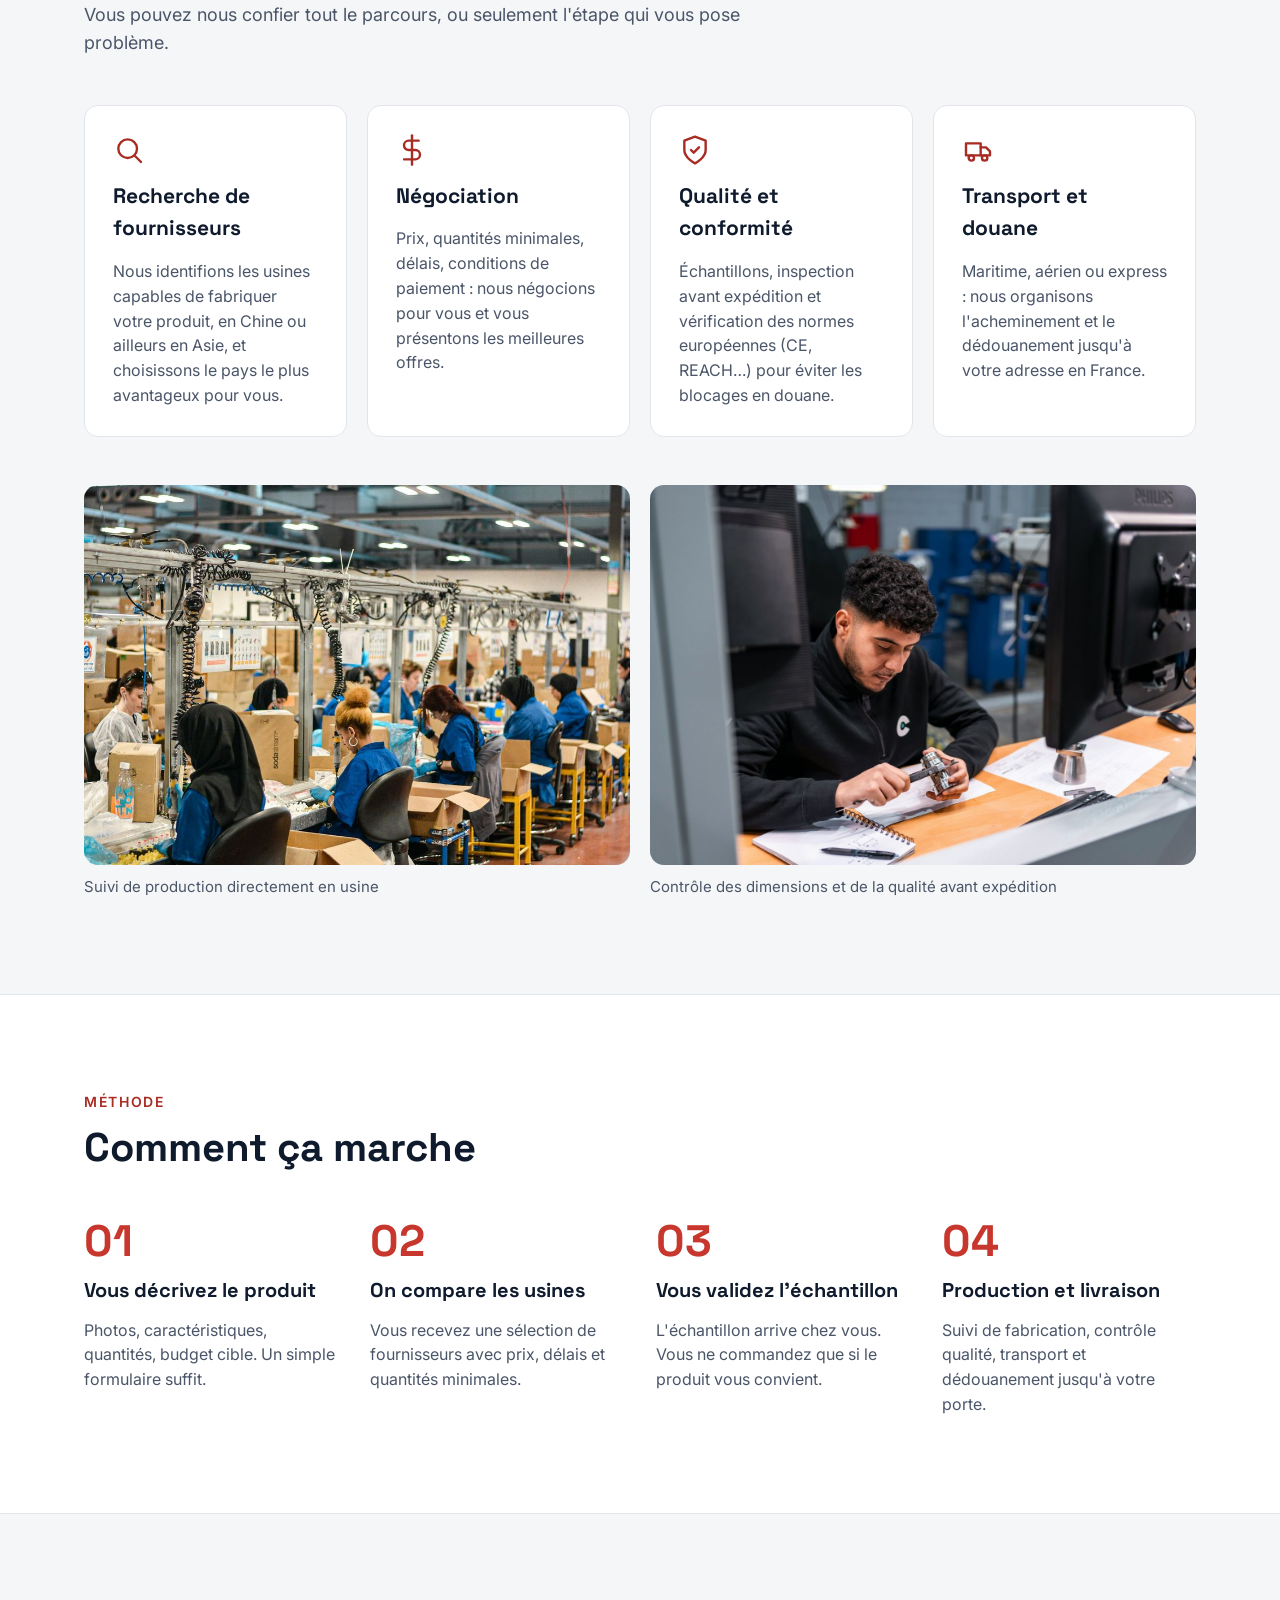
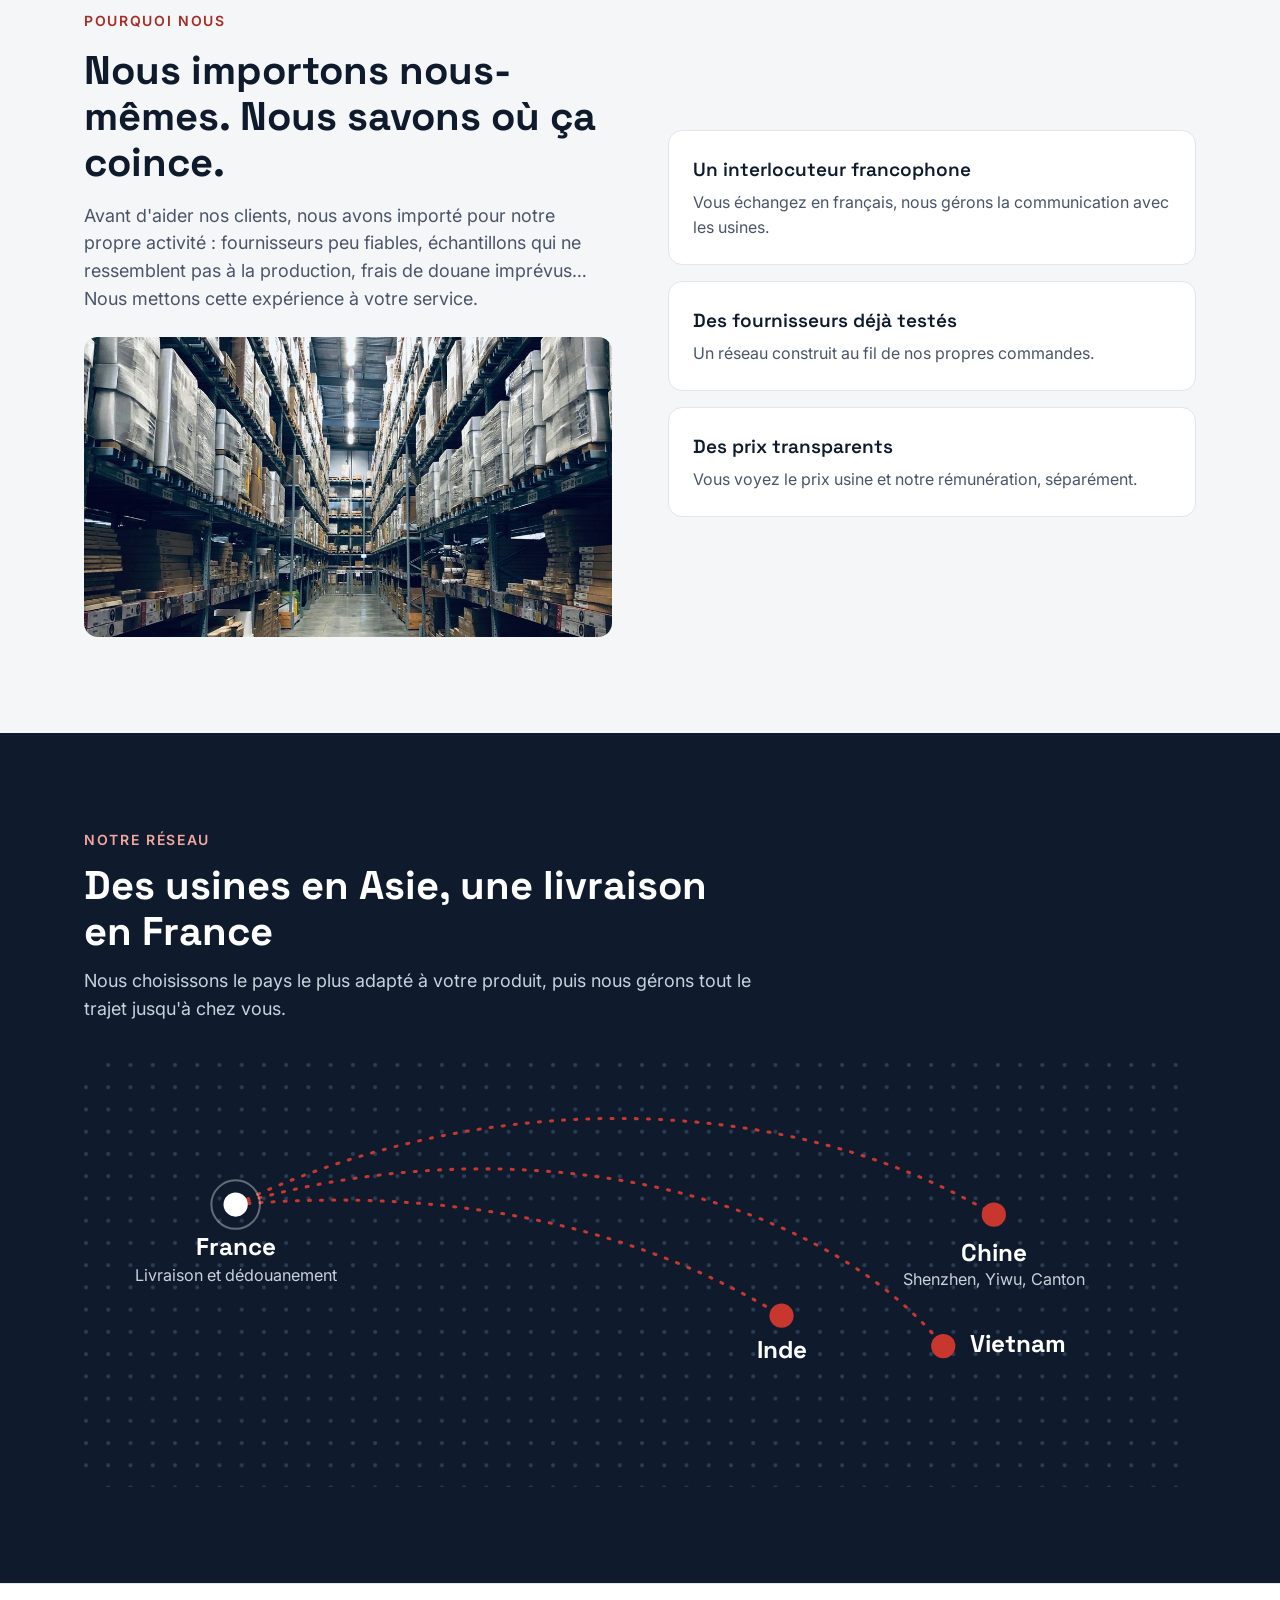
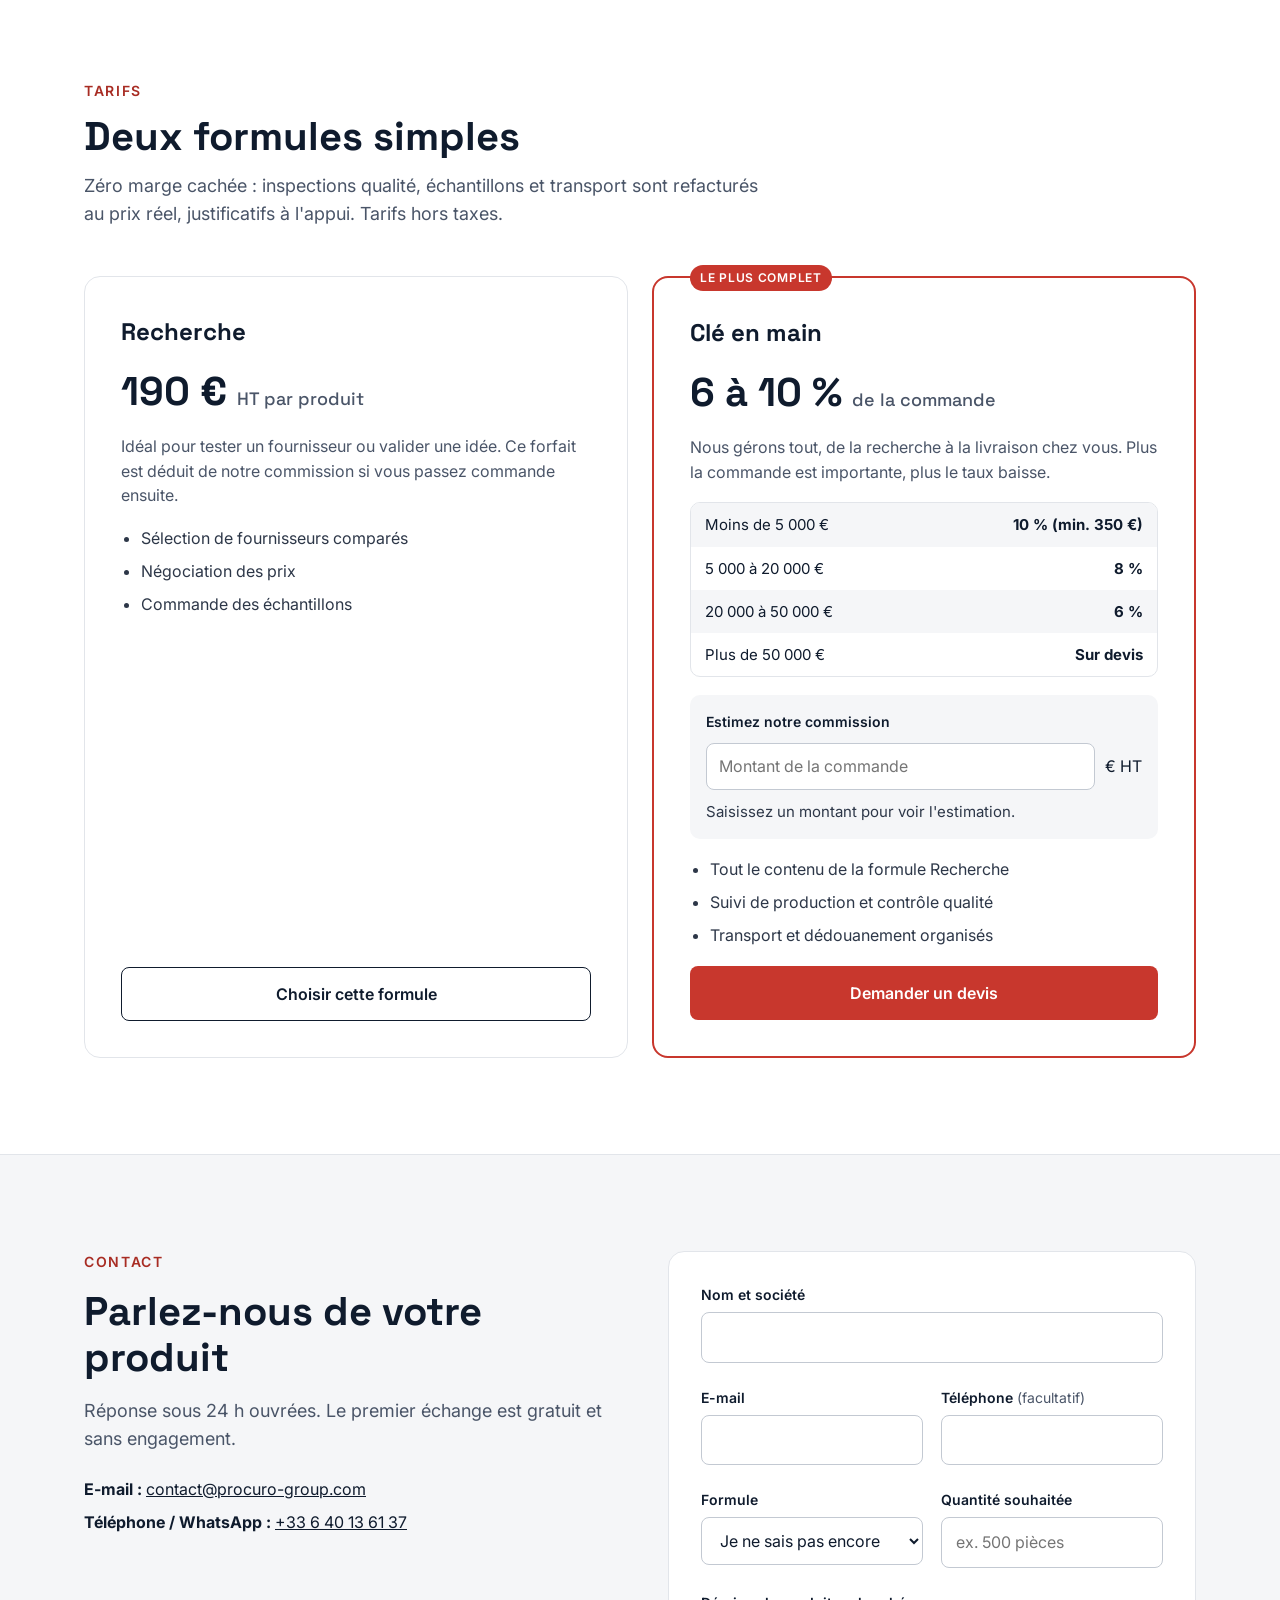
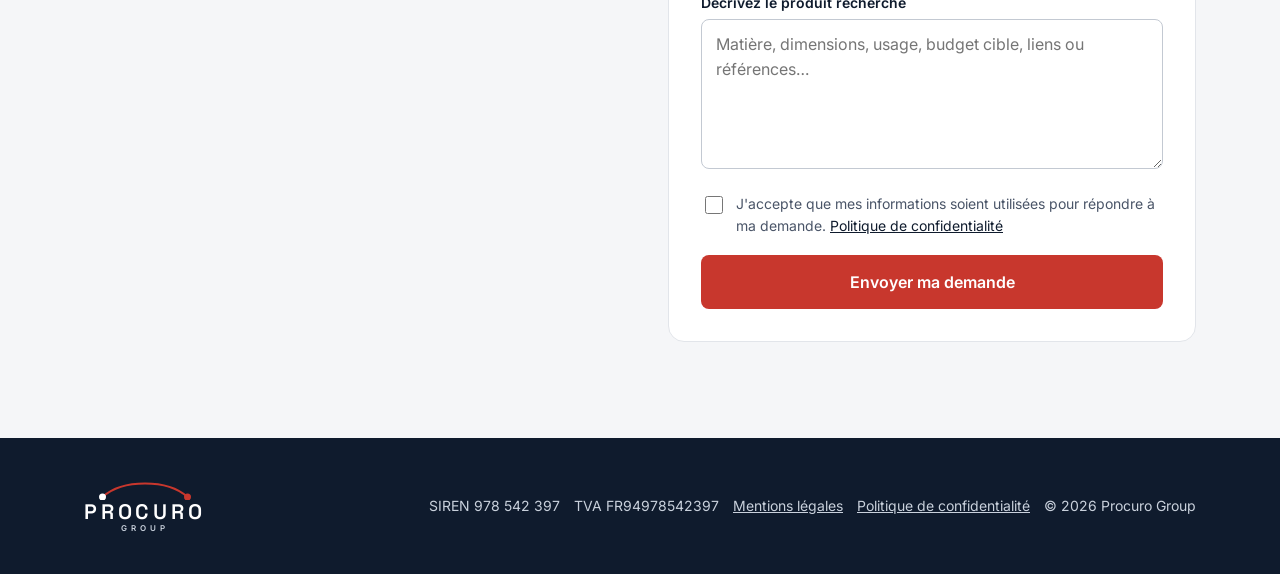
==== commit f618667d: "Formulaire : passage de FormSubmit à Web3Forms Co-Authored-By: Claude Opus 5.5 <noreply@anthropic.co" ====
--- a/index.html
+++ b/index.html
@@ -224,8 +224,8 @@
 </div>
 
 <form id="devis" class="form" novalidate>
-<input type="hidden" name="_subject" value="Nouvelle demande de devis – Procuro Group">
-<div class="hp" aria-hidden="true"><label for="site_web">Ne pas remplir</label><input id="site_web" name="_honey" type="text" tabindex="-1" autocomplete="off"></div>
+<input type="hidden" name="subject" value="Nouvelle demande de devis – Procuro Group">
+<div class="hp" aria-hidden="true"><label for="site_web">Ne pas remplir</label><input id="site_web" name="botcheck" type="checkbox" tabindex="-1" autocomplete="off"></div>
 
 <div class="field">
 <label for="nom">Nom et société</label>
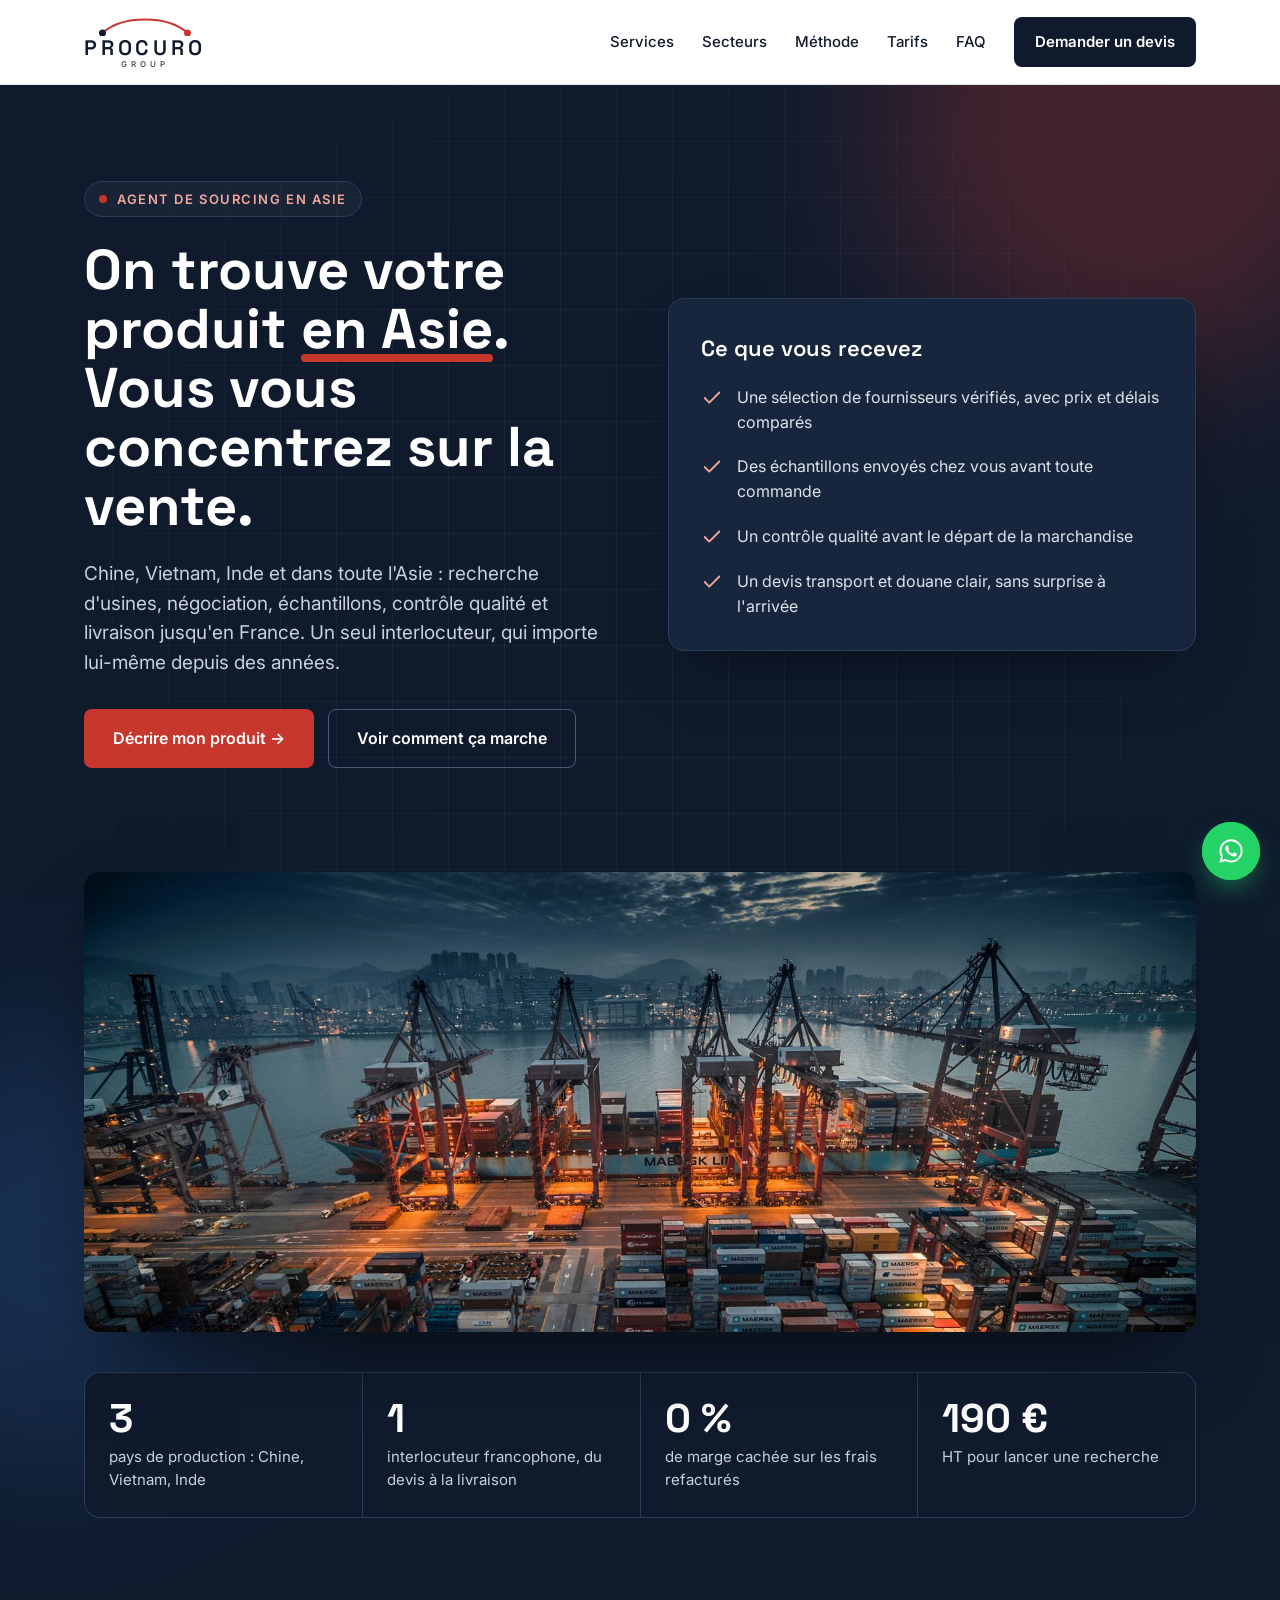
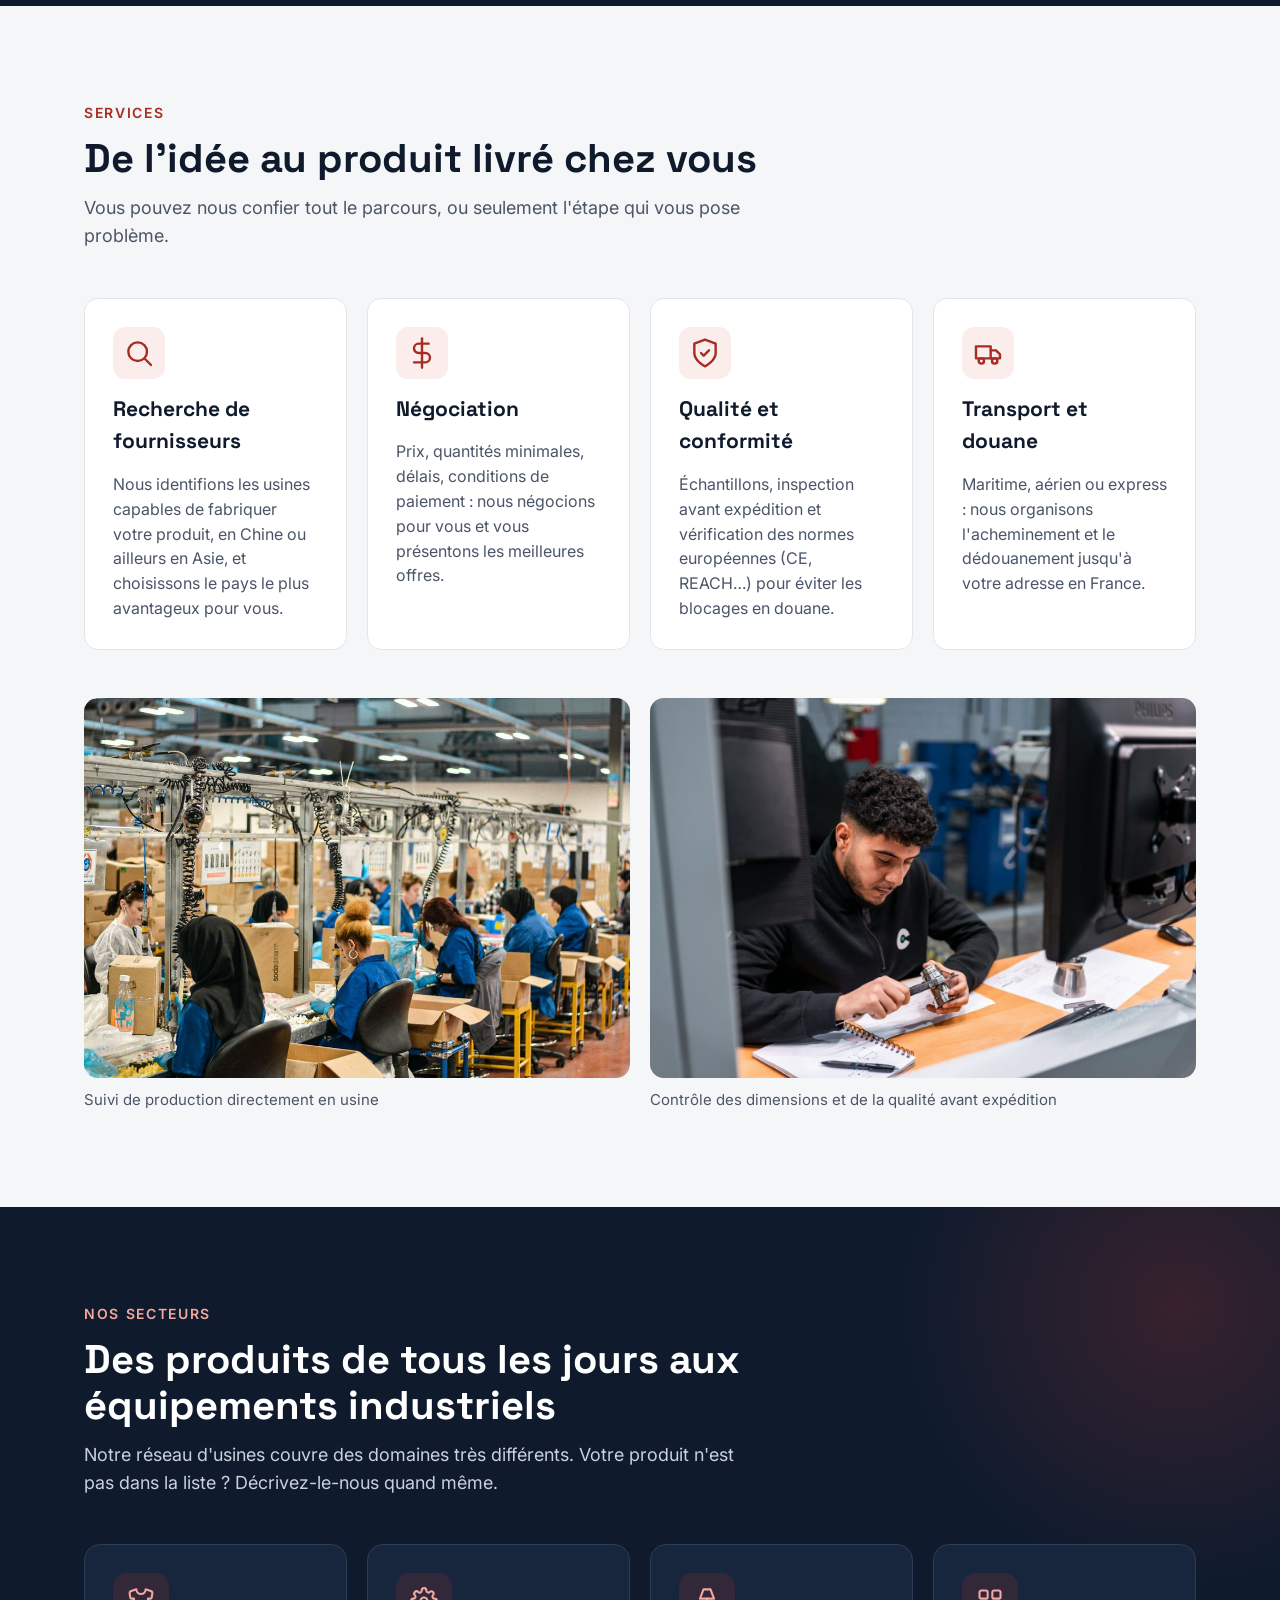
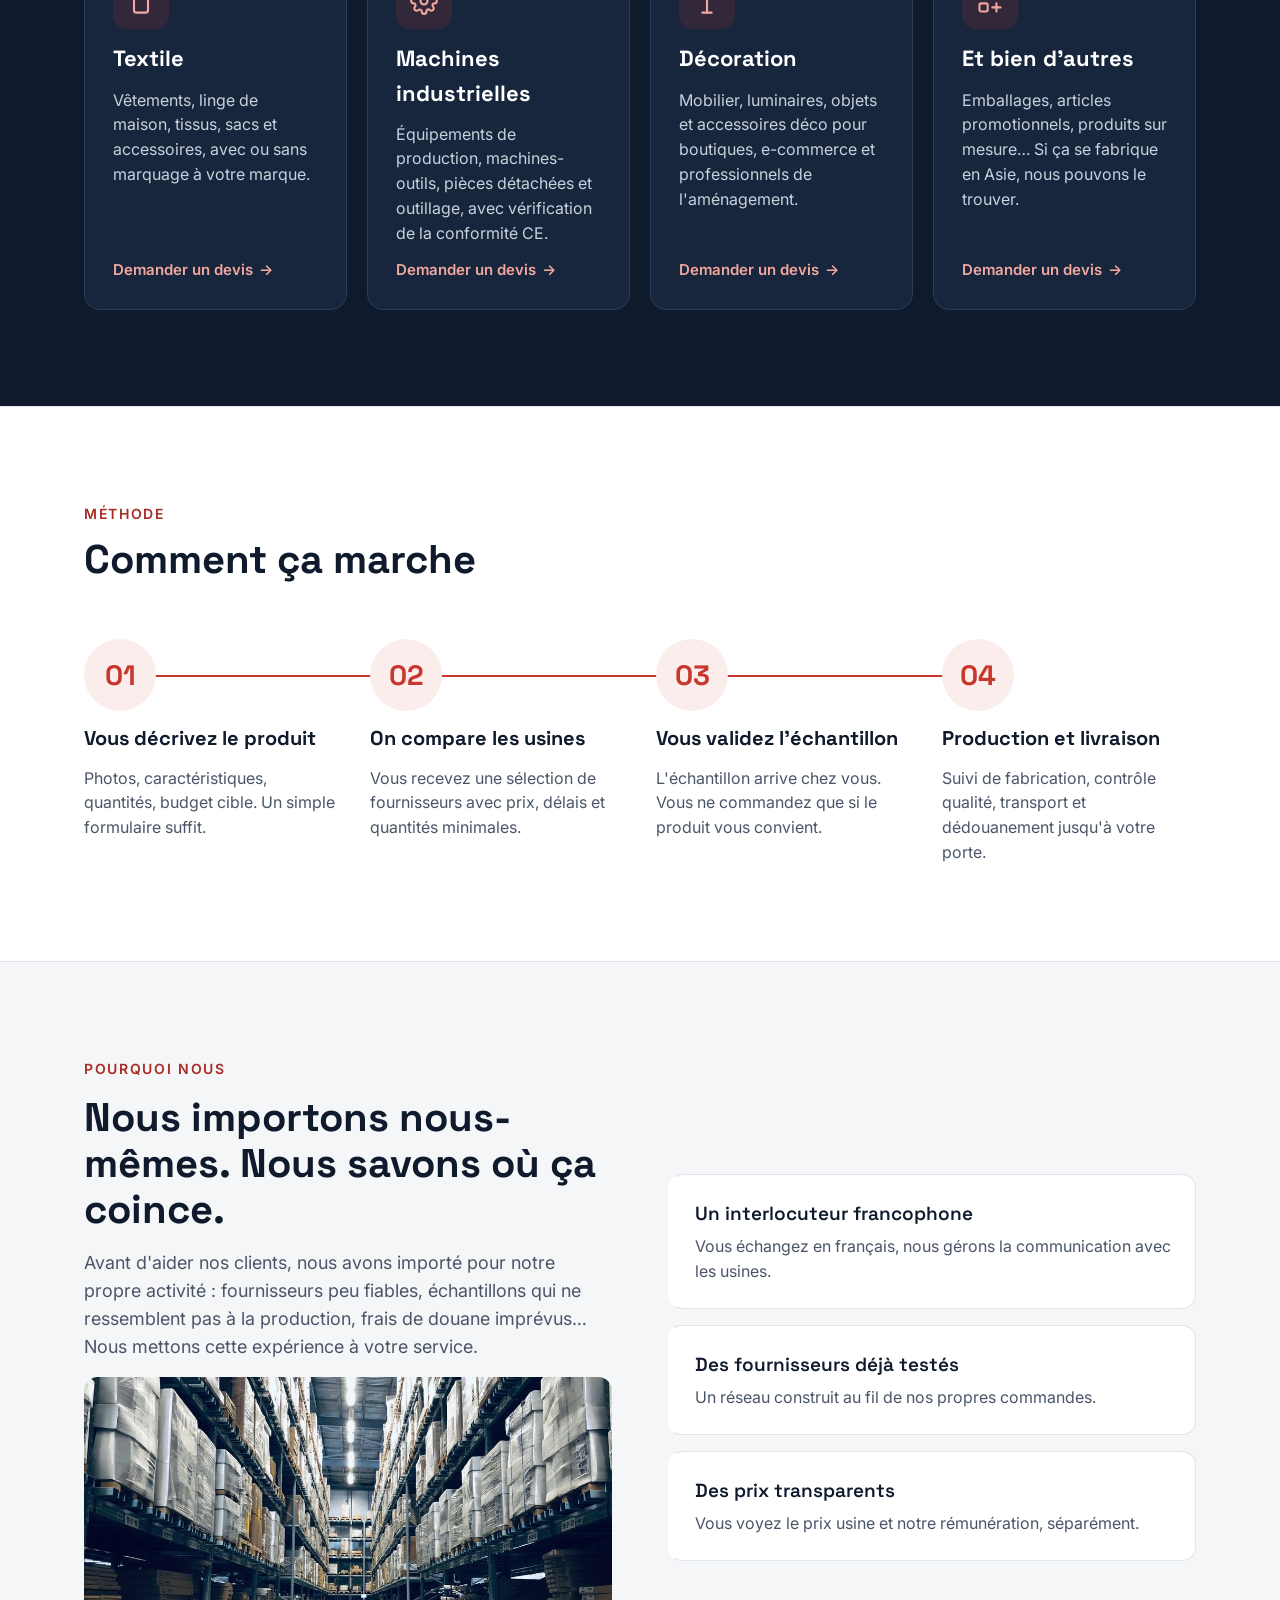
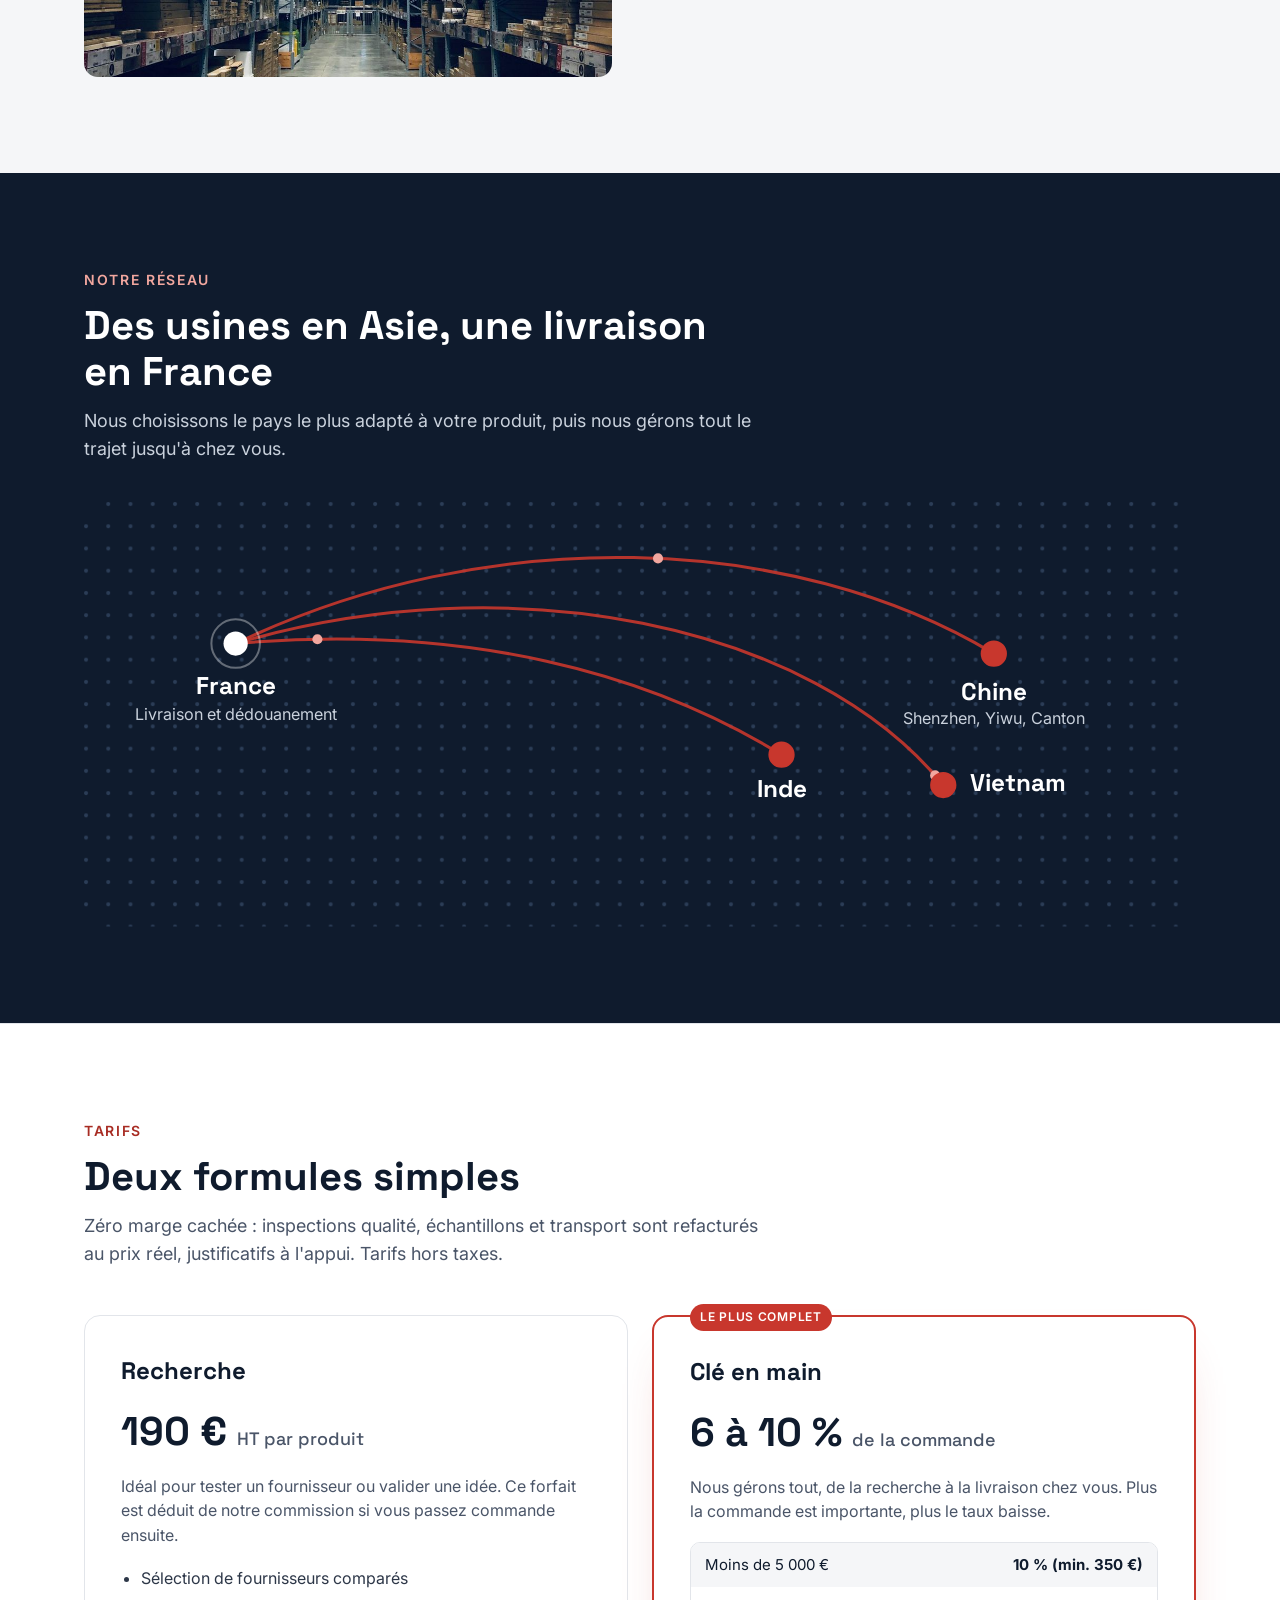
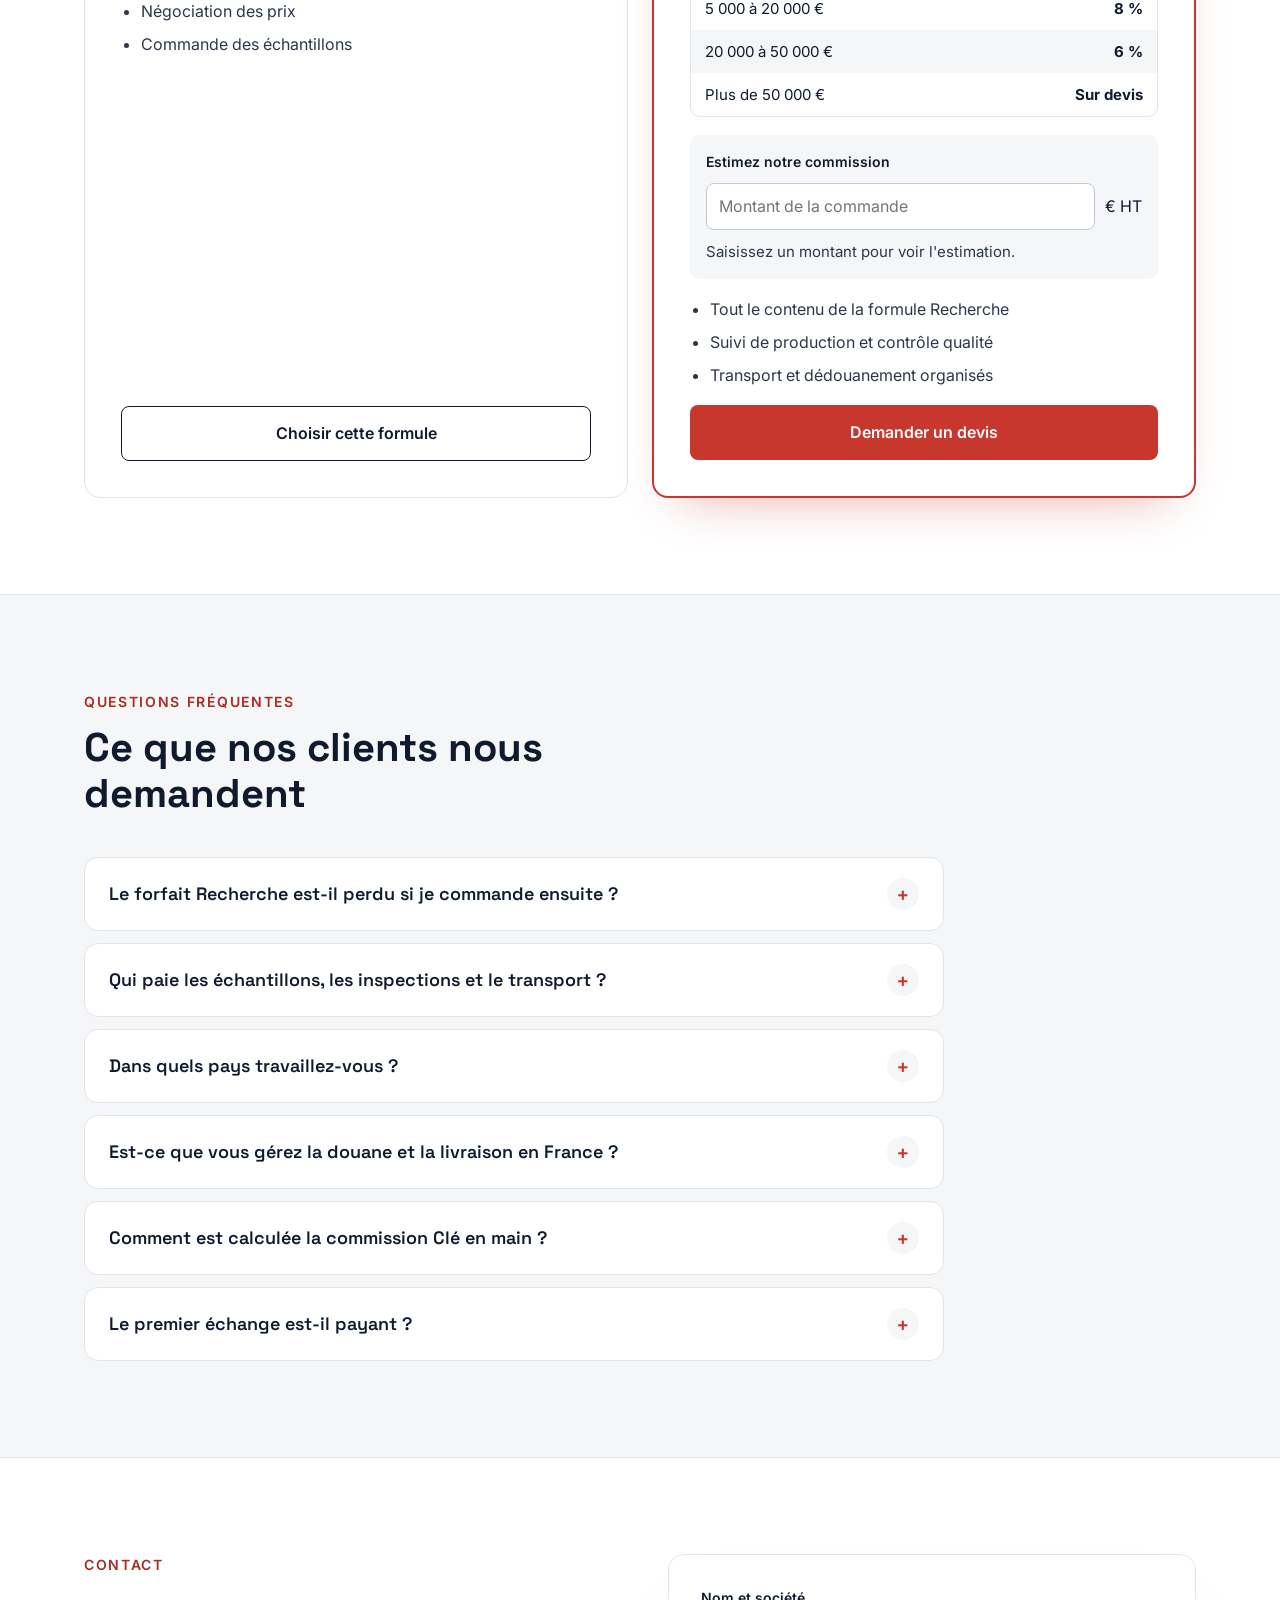
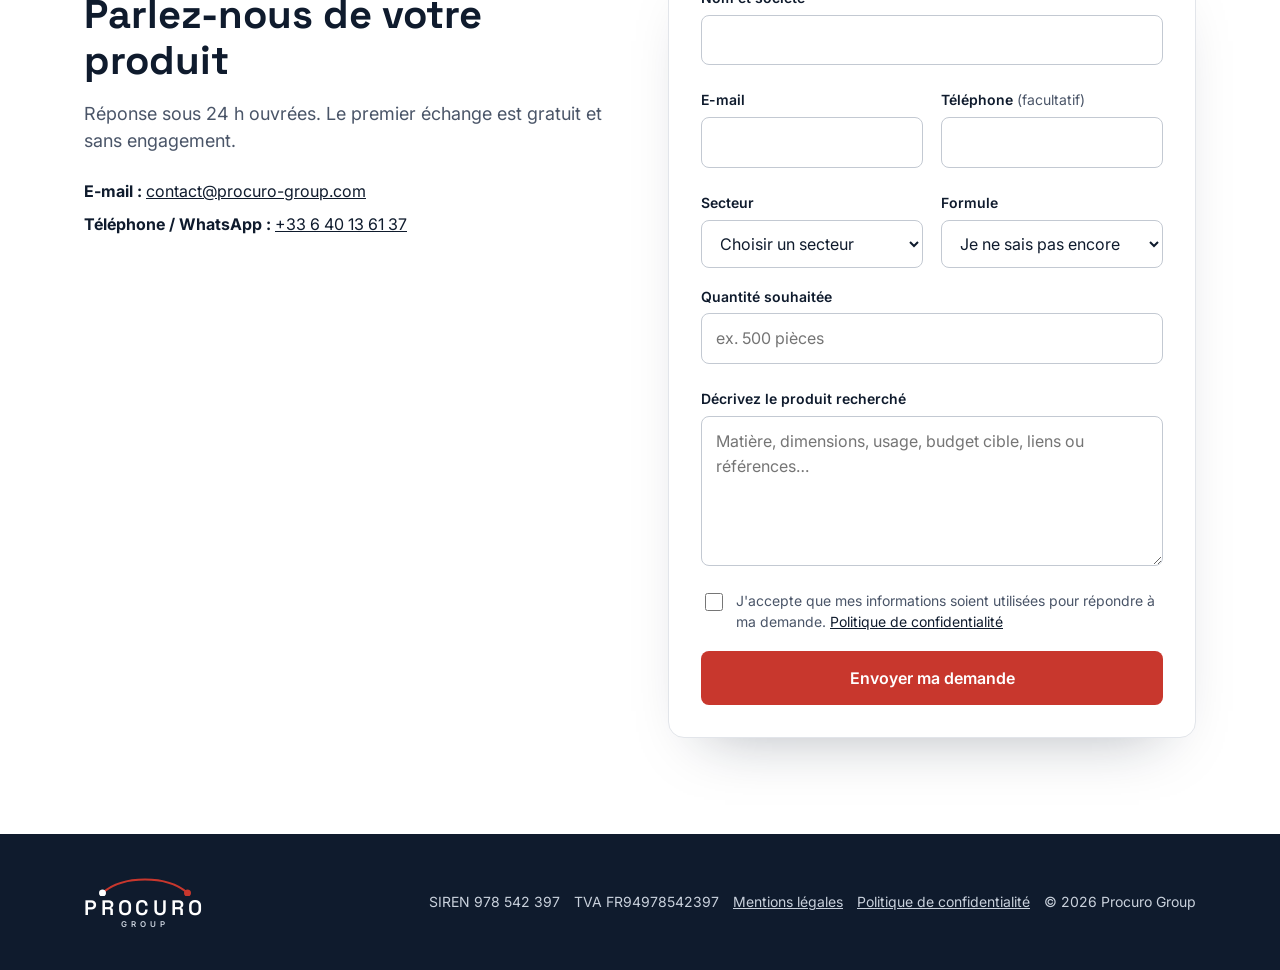
==== commit 848ce4e3: "Site plus professionnel : animations, chiffres clés, secteurs, FAQ, WhatsApp - Apparitions au défile" ====
--- a/index.html
+++ b/index.html
@@ -16,11 +16,13 @@
 <link rel="preconnect" href="https://fonts.gstatic.com" crossorigin>
 <link href="https://fonts.googleapis.com/css2?family=Space+Grotesk:wght@500;600;700&amp;family=Inter:wght@400;500;600&amp;display=swap" rel="stylesheet">
 <link rel="stylesheet" href="css/styles.css">
+<script>document.documentElement.classList.add("js")</script>
 <script src="js/config.js" defer></script>
 <script src="js/main.js" defer></script>
 </head>
 <body>
 <a class="skip" href="#contenu">Aller au contenu</a>
+<div class="scroll-progress" aria-hidden="true"></div>
 
 <header class="site-header">
 <div class="container header-inner">
@@ -34,8 +36,10 @@
 </button>
 <nav id="nav" class="nav" aria-label="Navigation principale">
 <a href="#services">Services</a>
+<a href="#secteurs">Secteurs</a>
 <a href="#methode">Méthode</a>
 <a href="#tarifs">Tarifs</a>
+<a href="#faq">FAQ</a>
 <a href="#contact" class="btn btn-navy">Demander un devis</a>
 </nav>
 </div>
@@ -44,77 +48,122 @@
 <main id="contenu">
 <span id="top"></span>
 
-<section class="dark">
+<section class="dark hero-wrap">
+<div class="hero-bg" aria-hidden="true"><span class="orb orb-1"></span><span class="orb orb-2"></span><span class="hero-grid"></span></div>
 <div class="container hero">
 <div class="stack" style="gap:24px">
-<p class="eyebrow">Agent de sourcing en Asie</p>
-<h1>On trouve votre produit en Asie. Vous vous concentrez sur la vente.</h1>
-<p class="lead">Chine, Vietnam, Inde et dans toute l'Asie : recherche d'usines, négociation, échantillons, contrôle qualité et livraison jusqu'en France. Un seul interlocuteur, qui importe lui-même depuis des années.</p>
-<div class="actions">
-<a href="#contact" class="btn btn-red">Décrire mon produit</a>
+<p class="eyebrow eyebrow-pill" data-reveal><span class="dot" aria-hidden="true"></span>Agent de sourcing en Asie</p>
+<h1 data-reveal style="--d:80ms">On trouve votre produit <span class="hl">en Asie</span>. Vous vous concentrez sur la vente.</h1>
+<p class="lead" data-reveal style="--d:160ms">Chine, Vietnam, Inde et dans toute l'Asie : recherche d'usines, négociation, échantillons, contrôle qualité et livraison jusqu'en France. Un seul interlocuteur, qui importe lui-même depuis des années.</p>
+<div class="actions" data-reveal style="--d:240ms">
+<a href="#contact" class="btn btn-red btn-arrow">Décrire mon produit <span aria-hidden="true">→</span></a>
 <a href="#methode" class="btn btn-ghost">Voir comment ça marche</a>
 </div>
 </div>
-<div class="receive stack">
+<div class="receive stack" data-reveal style="--d:200ms">
 <p class="receive-title">Ce que vous recevez</p>
-<div class="check"><svg aria-hidden="true" width="22" height="22" viewBox="0 0 24 24" fill="none" stroke="#F2A79F" stroke-width="2" stroke-linecap="round" stroke-linejoin="round"><path d="M20 6 9 17l-5-5"/></svg><p>Une sélection de fournisseurs vérifiés, avec prix et délais comparés</p></div>
-<div class="check"><svg aria-hidden="true" width="22" height="22" viewBox="0 0 24 24" fill="none" stroke="#F2A79F" stroke-width="2" stroke-linecap="round" stroke-linejoin="round"><path d="M20 6 9 17l-5-5"/></svg><p>Des échantillons envoyés chez vous avant toute commande</p></div>
-<div class="check"><svg aria-hidden="true" width="22" height="22" viewBox="0 0 24 24" fill="none" stroke="#F2A79F" stroke-width="2" stroke-linecap="round" stroke-linejoin="round"><path d="M20 6 9 17l-5-5"/></svg><p>Un contrôle qualité avant le départ de la marchandise</p></div>
-<div class="check"><svg aria-hidden="true" width="22" height="22" viewBox="0 0 24 24" fill="none" stroke="#F2A79F" stroke-width="2" stroke-linecap="round" stroke-linejoin="round"><path d="M20 6 9 17l-5-5"/></svg><p>Un devis transport et douane clair, sans surprise à l'arrivée</p></div>
-</div>
-</div>
-<div class="container hero-photo">
-<img src="images/port.jpg" width="1800" height="957" alt="Porte-conteneurs en cours de chargement dans un grand port asiatique au crépuscule">
+<div class="check" data-reveal style="--d:320ms"><svg aria-hidden="true" width="22" height="22" viewBox="0 0 24 24" fill="none" stroke="#F2A79F" stroke-width="2" stroke-linecap="round" stroke-linejoin="round"><path d="M20 6 9 17l-5-5"/></svg><p>Une sélection de fournisseurs vérifiés, avec prix et délais comparés</p></div>
+<div class="check" data-reveal style="--d:410ms"><svg aria-hidden="true" width="22" height="22" viewBox="0 0 24 24" fill="none" stroke="#F2A79F" stroke-width="2" stroke-linecap="round" stroke-linejoin="round"><path d="M20 6 9 17l-5-5"/></svg><p>Des échantillons envoyés chez vous avant toute commande</p></div>
+<div class="check" data-reveal style="--d:500ms"><svg aria-hidden="true" width="22" height="22" viewBox="0 0 24 24" fill="none" stroke="#F2A79F" stroke-width="2" stroke-linecap="round" stroke-linejoin="round"><path d="M20 6 9 17l-5-5"/></svg><p>Un contrôle qualité avant le départ de la marchandise</p></div>
+<div class="check" data-reveal style="--d:590ms"><svg aria-hidden="true" width="22" height="22" viewBox="0 0 24 24" fill="none" stroke="#F2A79F" stroke-width="2" stroke-linecap="round" stroke-linejoin="round"><path d="M20 6 9 17l-5-5"/></svg><p>Un devis transport et douane clair, sans surprise à l'arrivée</p></div>
+</div>
+</div>
+<div class="container hero-photo" data-reveal>
+<div class="photo-frame"><img src="images/port.jpg" width="1800" height="957" alt="Porte-conteneurs en cours de chargement dans un grand port asiatique au crépuscule"></div>
+</div>
+<div class="container facts-wrap">
+<dl class="facts" data-reveal>
+<div class="fact"><dt><span data-count="3">3</span></dt><dd>pays de production&nbsp;: Chine, Vietnam, Inde</dd></div>
+<div class="fact"><dt><span data-count="1">1</span></dt><dd>interlocuteur francophone, du devis à la livraison</dd></div>
+<div class="fact"><dt><span data-count="0">0</span>&nbsp;%</dt><dd>de marge cachée sur les frais refacturés</dd></div>
+<div class="fact"><dt><span data-count="190">190</span>&nbsp;€</dt><dd>HT pour lancer une recherche</dd></div>
+</dl>
 </div>
 </section>
 
 <section id="services" class="container section stack" style="gap:48px">
-<div class="section-head stack">
+<div class="section-head stack" data-reveal>
 <p class="eyebrow">Services</p>
 <h2>De l'idée au produit livré chez vous</h2>
 <p class="sub">Vous pouvez nous confier tout le parcours, ou seulement l'étape qui vous pose problème.</p>
 </div>
 <div class="grid grid-cards">
-<div class="card">
+<div class="card" data-reveal style="--d:0ms">
 <svg aria-hidden="true" width="32" height="32" viewBox="0 0 24 24" fill="none" stroke="#A82C23" stroke-width="1.8" stroke-linecap="round" stroke-linejoin="round"><circle cx="11" cy="11" r="7"/><path d="m21 21-4.3-4.3"/></svg>
 <h3>Recherche de fournisseurs</h3>
 <p>Nous identifions les usines capables de fabriquer votre produit, en Chine ou ailleurs en Asie, et choisissons le pays le plus avantageux pour vous.</p>
 </div>
-<div class="card">
+<div class="card" data-reveal style="--d:90ms">
 <svg aria-hidden="true" width="32" height="32" viewBox="0 0 24 24" fill="none" stroke="#A82C23" stroke-width="1.8" stroke-linecap="round" stroke-linejoin="round"><path d="M12 1v22"/><path d="M17 5H9.5a3.5 3.5 0 0 0 0 7h5a3.5 3.5 0 0 1 0 7H6"/></svg>
 <h3>Négociation</h3>
 <p>Prix, quantités minimales, délais, conditions de paiement : nous négocions pour vous et vous présentons les meilleures offres.</p>
 </div>
-<div class="card">
+<div class="card" data-reveal style="--d:180ms">
 <svg aria-hidden="true" width="32" height="32" viewBox="0 0 24 24" fill="none" stroke="#A82C23" stroke-width="1.8" stroke-linecap="round" stroke-linejoin="round"><path d="M12 22s8-4 8-10V5l-8-3-8 3v7c0 6 8 10 8 10z"/><path d="m9 12 2 2 4-4"/></svg>
 <h3>Qualité et conformité</h3>
 <p>Échantillons, inspection avant expédition et vérification des normes européennes (CE, REACH…) pour éviter les blocages en douane.</p>
 </div>
-<div class="card">
+<div class="card" data-reveal style="--d:270ms">
 <svg aria-hidden="true" width="32" height="32" viewBox="0 0 24 24" fill="none" stroke="#A82C23" stroke-width="1.8" stroke-linecap="round" stroke-linejoin="round"><path d="M3 7h11v9H3z"/><path d="M14 10h4l3 3v3h-7"/><circle cx="7" cy="18" r="2"/><circle cx="17" cy="18" r="2"/></svg>
 <h3>Transport et douane</h3>
 <p>Maritime, aérien ou express : nous organisons l'acheminement et le dédouanement jusqu'à votre adresse en France.</p>
 </div>
 </div>
 <div class="grid grid-2">
-<figure>
-<img src="images/usine.jpg" width="1000" height="1499" loading="lazy" alt="Ouvrières sur une chaîne d'assemblage en usine">
+<figure data-reveal>
+<div class="photo-frame"><img src="images/usine.jpg" width="1000" height="1499" loading="lazy" alt="Ouvrières sur une chaîne d'assemblage en usine"></div>
 <figcaption>Suivi de production directement en usine</figcaption>
 </figure>
-<figure>
-<img src="images/qualite.jpg" width="1400" height="933" loading="lazy" alt="Technicien mesurant une pièce métallique au pied à coulisse">
+<figure data-reveal>
+<div class="photo-frame"><img src="images/qualite.jpg" width="1400" height="933" loading="lazy" alt="Technicien mesurant une pièce métallique au pied à coulisse"></div>
 <figcaption>Contrôle des dimensions et de la qualité avant expédition</figcaption>
 </figure>
 </div>
 </section>
 
+<section id="secteurs" class="dark sectors-wrap">
+<div class="container section stack" style="gap:48px">
+<div class="section-head stack" data-reveal>
+<p class="eyebrow">Nos secteurs</p>
+<h2>Des produits de tous les jours aux équipements industriels</h2>
+<p class="sub">Notre réseau d'usines couvre des domaines très différents. Votre produit n'est pas dans la liste&nbsp;? Décrivez-le-nous quand même.</p>
+</div>
+<div class="sectors">
+<a class="sector" href="#contact" data-secteur="Textile" data-reveal style="--d:0ms">
+<span class="sector-icon"><svg aria-hidden="true" width="28" height="28" viewBox="0 0 24 24" fill="none" stroke="currentColor" stroke-width="1.8" stroke-linecap="round" stroke-linejoin="round"><path d="M20.38 3.46 16 2a4 4 0 0 1-8 0L3.62 3.46a2 2 0 0 0-1.34 2.23l.58 3.47a1 1 0 0 0 .99.84H6v10c0 1.1.9 2 2 2h8a2 2 0 0 0 2-2V10h2.15a1 1 0 0 0 .99-.84l.58-3.47a2 2 0 0 0-1.34-2.23z"/></svg></span>
+<h3>Textile</h3>
+<p>Vêtements, linge de maison, tissus, sacs et accessoires, avec ou sans marquage à votre marque.</p>
+<span class="sector-link">Demander un devis <span aria-hidden="true">→</span></span>
+</a>
+<a class="sector" href="#contact" data-secteur="Machines industrielles" data-reveal style="--d:90ms">
+<span class="sector-icon"><svg aria-hidden="true" width="28" height="28" viewBox="0 0 24 24" fill="none" stroke="currentColor" stroke-width="1.8" stroke-linecap="round" stroke-linejoin="round"><circle cx="12" cy="12" r="3"/><path d="M19.4 15a1.65 1.65 0 0 0 .33 1.82l.06.06a2 2 0 1 1-2.83 2.83l-.06-.06a1.65 1.65 0 0 0-1.82-.33 1.65 1.65 0 0 0-1 1.51V21a2 2 0 1 1-4 0v-.09A1.65 1.65 0 0 0 9 19.4a1.65 1.65 0 0 0-1.82.33l-.06.06a2 2 0 1 1-2.83-2.83l.06-.06A1.65 1.65 0 0 0 4.68 15a1.65 1.65 0 0 0-1.51-1H3a2 2 0 1 1 0-4h.09A1.65 1.65 0 0 0 4.6 9a1.65 1.65 0 0 0-.33-1.82l-.06-.06a2 2 0 1 1 2.83-2.83l.06.06A1.65 1.65 0 0 0 9 4.68a1.65 1.65 0 0 0 1-1.51V3a2 2 0 1 1 4 0v.09a1.65 1.65 0 0 0 1 1.51 1.65 1.65 0 0 0 1.82-.33l.06-.06a2 2 0 1 1 2.83 2.83l-.06.06A1.65 1.65 0 0 0 19.4 9a1.65 1.65 0 0 0 1.51 1H21a2 2 0 1 1 0 4h-.09a1.65 1.65 0 0 0-1.51 1z"/></svg></span>
+<h3>Machines industrielles</h3>
+<p>Équipements de production, machines-outils, pièces détachées et outillage, avec vérification de la conformité CE.</p>
+<span class="sector-link">Demander un devis <span aria-hidden="true">→</span></span>
+</a>
+<a class="sector" href="#contact" data-secteur="Décoration" data-reveal style="--d:180ms">
+<span class="sector-icon"><svg aria-hidden="true" width="28" height="28" viewBox="0 0 24 24" fill="none" stroke="currentColor" stroke-width="1.8" stroke-linecap="round" stroke-linejoin="round"><path d="M9 2h6l3 8H6z"/><path d="M12 10v8"/><path d="M8 22h8"/><path d="M12 18v4"/></svg></span>
+<h3>Décoration</h3>
+<p>Mobilier, luminaires, objets et accessoires déco pour boutiques, e-commerce et professionnels de l'aménagement.</p>
+<span class="sector-link">Demander un devis <span aria-hidden="true">→</span></span>
+</a>
+<a class="sector" href="#contact" data-secteur="Autre" data-reveal style="--d:270ms">
+<span class="sector-icon"><svg aria-hidden="true" width="28" height="28" viewBox="0 0 24 24" fill="none" stroke="currentColor" stroke-width="1.8" stroke-linecap="round" stroke-linejoin="round"><rect x="3" y="3" width="7" height="7" rx="1.5"/><rect x="14" y="3" width="7" height="7" rx="1.5"/><rect x="3" y="14" width="7" height="7" rx="1.5"/><path d="M17.5 14v7M14 17.5h7"/></svg></span>
+<h3>Et bien d'autres</h3>
+<p>Emballages, articles promotionnels, produits sur mesure… Si ça se fabrique en Asie, nous pouvons le trouver.</p>
+<span class="sector-link">Demander un devis <span aria-hidden="true">→</span></span>
+</a>
+</div>
+</div>
+</section>
+
 <section id="methode" class="white">
 <div class="container section stack" style="gap:48px">
-<div class="section-head stack">
+<div class="section-head stack" data-reveal>
 <p class="eyebrow">Méthode</p>
 <h2>Comment ça marche</h2>
 </div>
-<ol class="steps" style="list-style:none;margin:0;padding:0">
+<ol class="steps" data-reveal style="list-style:none;margin:0;padding:0">
 <li class="step"><span class="step-num" aria-hidden="true">01</span><h3>Vous décrivez le produit</h3><p class="muted">Photos, caractéristiques, quantités, budget cible. Un simple formulaire suffit.</p></li>
 <li class="step"><span class="step-num" aria-hidden="true">02</span><h3>On compare les usines</h3><p class="muted">Vous recevez une sélection de fournisseurs avec prix, délais et quantités minimales.</p></li>
 <li class="step"><span class="step-num" aria-hidden="true">03</span><h3>Vous validez l'échantillon</h3><p class="muted">L'échantillon arrive chez vous. Vous ne commandez que si le produit vous convient.</p></li>
@@ -125,42 +174,47 @@
 
 <section class="container section why">
 <div class="stack" style="gap:16px">
-<p class="eyebrow">Pourquoi nous</p>
-<h2>Nous importons nous-mêmes. Nous savons où ça coince.</h2>
-<p class="intro">Avant d'aider nos clients, nous avons importé pour notre propre activité : fournisseurs peu fiables, échantillons qui ne ressemblent pas à la production, frais de douane imprévus… Nous mettons cette expérience à votre service.</p>
-<img src="images/entrepot.jpg" width="1000" height="1333" loading="lazy" alt="Allée d'entrepôt avec des rayonnages remplis de cartons">
+<p class="eyebrow" data-reveal>Pourquoi nous</p>
+<h2 data-reveal>Nous importons nous-mêmes. Nous savons où ça coince.</h2>
+<p class="intro" data-reveal>Avant d'aider nos clients, nous avons importé pour notre propre activité : fournisseurs peu fiables, échantillons qui ne ressemblent pas à la production, frais de douane imprévus… Nous mettons cette expérience à votre service.</p>
+<div class="photo-frame" data-reveal><img src="images/entrepot.jpg" width="1000" height="1333" loading="lazy" alt="Allée d'entrepôt avec des rayonnages remplis de cartons"></div>
 </div>
 <div class="stack" style="gap:16px">
-<div class="point"><p class="point-title">Un interlocuteur francophone</p><p class="muted">Vous échangez en français, nous gérons la communication avec les usines.</p></div>
-<div class="point"><p class="point-title">Des fournisseurs déjà testés</p><p class="muted">Un réseau construit au fil de nos propres commandes.</p></div>
-<div class="point"><p class="point-title">Des prix transparents</p><p class="muted">Vous voyez le prix usine et notre rémunération, séparément.</p></div>
+<div class="point" data-reveal style="--d:0ms"><p class="point-title">Un interlocuteur francophone</p><p class="muted">Vous échangez en français, nous gérons la communication avec les usines.</p></div>
+<div class="point" data-reveal style="--d:110ms"><p class="point-title">Des fournisseurs déjà testés</p><p class="muted">Un réseau construit au fil de nos propres commandes.</p></div>
+<div class="point" data-reveal style="--d:220ms"><p class="point-title">Des prix transparents</p><p class="muted">Vous voyez le prix usine et notre rémunération, séparément.</p></div>
 </div>
 </section>
 
 <section class="dark">
 <div class="container section stack" style="gap:40px">
-<div class="section-head stack">
+<div class="section-head stack" data-reveal>
 <p class="eyebrow">Notre réseau</p>
 <h2>Des usines en Asie, une livraison en France</h2>
 <p class="sub">Nous choisissons le pays le plus adapté à votre produit, puis nous gérons tout le trajet jusqu'à chez vous.</p>
 </div>
-<svg class="map" role="img" aria-label="Carte des liaisons entre la France, l'Inde, la Chine et le Vietnam" viewBox="0 0 1100 420">
+<svg class="map" data-reveal role="img" aria-label="Carte des liaisons entre la France, l'Inde, la Chine et le Vietnam" viewBox="0 0 1100 420">
 <defs><pattern id="pts" width="22" height="22" patternUnits="userSpaceOnUse"><circle cx="2" cy="2" r="2" fill="#2B3D57"/></pattern></defs>
 <rect width="1100" height="420" rx="18" fill="url(#pts)"/>
-<g fill="none" stroke="#C8372D" stroke-width="3" stroke-linecap="round" stroke-dasharray="2 10">
-<path class="route" d="M150 140C400 20 700 30 900 150"/>
-<path class="route" d="M150 140C380 120 560 170 690 250"/>
-<path class="route" d="M150 140C420 60 720 120 850 280"/>
+<g fill="none" stroke="#C8372D" stroke-width="3" stroke-linecap="round">
+<path class="route" id="r1" pathLength="1" d="M150 140C400 20 700 30 900 150"/>
+<path class="route" id="r2" pathLength="1" d="M150 140C380 120 560 170 690 250"/>
+<path class="route" id="r3" pathLength="1" d="M150 140C420 60 720 120 850 280"/>
+</g>
+<g class="ships" fill="#F2A79F">
+<circle r="5"><animateMotion dur="7s" repeatCount="indefinite" keyPoints="1;0" keyTimes="0;1" calcMode="linear"><mpath href="#r1"/></animateMotion></circle>
+<circle r="5"><animateMotion dur="6s" begin="-2s" repeatCount="indefinite" keyPoints="1;0" keyTimes="0;1" calcMode="linear"><mpath href="#r2"/></animateMotion></circle>
+<circle r="5"><animateMotion dur="8s" begin="-5s" repeatCount="indefinite" keyPoints="1;0" keyTimes="0;1" calcMode="linear"><mpath href="#r3"/></animateMotion></circle>
 </g>
 <circle cx="150" cy="140" r="12" fill="#FFFFFF"/><circle cx="150" cy="140" r="24" fill="none" stroke="#FFFFFF" stroke-opacity="0.35" stroke-width="2"/>
 <text x="150" y="190" text-anchor="middle" fill="#FFFFFF" font-family="Space Grotesk, sans-serif" font-size="24" font-weight="700">France</text>
 <text class="sublabel" x="150" y="216" text-anchor="middle" fill="#C9D1DC" font-family="Inter, sans-serif" font-size="16">Livraison et dédouanement</text>
-<circle cx="900" cy="150" r="12" fill="#C8372D"/>
+<circle class="pulse" cx="900" cy="150" r="12" fill="none" stroke="#C8372D" stroke-width="2"/><circle cx="900" cy="150" r="12" fill="#C8372D"/>
 <text x="900" y="196" text-anchor="middle" fill="#FFFFFF" font-family="Space Grotesk, sans-serif" font-size="24" font-weight="700">Chine</text>
 <text class="sublabel" x="900" y="220" text-anchor="middle" fill="#C9D1DC" font-family="Inter, sans-serif" font-size="16">Shenzhen, Yiwu, Canton</text>
-<circle cx="690" cy="250" r="12" fill="#C8372D"/>
+<circle class="pulse" cx="690" cy="250" r="12" fill="none" stroke="#C8372D" stroke-width="2"/><circle cx="690" cy="250" r="12" fill="#C8372D"/>
 <text x="690" y="292" text-anchor="middle" fill="#FFFFFF" font-family="Space Grotesk, sans-serif" font-size="24" font-weight="700">Inde</text>
-<circle cx="850" cy="280" r="12" fill="#C8372D"/>
+<circle class="pulse" cx="850" cy="280" r="12" fill="none" stroke="#C8372D" stroke-width="2"/><circle cx="850" cy="280" r="12" fill="#C8372D"/>
 <text x="876" y="286" fill="#FFFFFF" font-family="Space Grotesk, sans-serif" font-size="24" font-weight="700">Vietnam</text>
 </svg>
 </div>
@@ -168,13 +222,13 @@
 
 <section id="tarifs" class="white">
 <div class="container section stack" style="gap:48px">
-<div class="section-head stack">
+<div class="section-head stack" data-reveal>
 <p class="eyebrow">Tarifs</p>
 <h2>Deux formules simples</h2>
 <p class="sub">Zéro marge cachée : inspections qualité, échantillons et transport sont refacturés au prix réel, justificatifs à l'appui. Tarifs hors taxes.</p>
 </div>
 <div class="grid grid-2" style="gap:24px">
-<div class="plan">
+<div class="plan" data-reveal>
 <h3>Recherche</h3>
 <p class="price">190 € <span>HT par produit</span></p>
 <p class="muted">Idéal pour tester un fournisseur ou valider une idée. Ce forfait est déduit de notre commission si vous passez commande ensuite.</p>
@@ -185,7 +239,7 @@
 </ul>
 <a href="#contact" class="btn btn-outline" data-formule="Recherche (190 € HT)">Choisir cette formule</a>
 </div>
-<div class="plan plan-featured">
+<div class="plan plan-featured" data-reveal style="--d:120ms">
 <span class="badge">Le plus complet</span>
 <h3>Clé en main</h3>
 <p class="price">6 à 10 % <span>de la commande</span></p>
@@ -212,8 +266,42 @@
 </div>
 </section>
 
-<section id="contact" class="container section contact">
-<div class="contact-info stack">
+<section id="faq" class="container section stack" style="gap:40px">
+<div class="section-head stack" data-reveal>
+<p class="eyebrow">Questions fréquentes</p>
+<h2>Ce que nos clients nous demandent</h2>
+</div>
+<div class="faq" data-reveal>
+<details>
+<summary>Le forfait Recherche est-il perdu si je commande ensuite&nbsp;?</summary>
+<div class="faq-body"><p>Non. Les 190&nbsp;€ HT du forfait Recherche sont déduits de notre commission si vous passez commande avec la formule Clé en main.</p></div>
+</details>
+<details>
+<summary>Qui paie les échantillons, les inspections et le transport&nbsp;?</summary>
+<div class="faq-body"><p>Ces frais sont refacturés au prix réel, justificatifs à l'appui, sans aucune marge. Vous savez exactement ce que vous payez.</p></div>
+</details>
+<details>
+<summary>Dans quels pays travaillez-vous&nbsp;?</summary>
+<div class="faq-body"><p>Principalement en Chine, au Vietnam et en Inde, et plus largement dans toute l'Asie. Nous choisissons le pays le plus adapté à votre produit, à vos quantités et à votre budget.</p></div>
+</details>
+<details>
+<summary>Est-ce que vous gérez la douane et la livraison en France&nbsp;?</summary>
+<div class="faq-body"><p>Oui. Avec la formule Clé en main, nous organisons le transport (maritime, aérien ou express) et le dédouanement jusqu'à votre adresse. Vous recevez un devis transport et douane clair avant de vous engager.</p></div>
+</details>
+<details>
+<summary>Comment est calculée la commission Clé en main&nbsp;?</summary>
+<div class="faq-body"><p>Elle dépend du montant de la commande&nbsp;: 10&nbsp;% en dessous de 5&nbsp;000&nbsp;€ (minimum 350&nbsp;€), 8&nbsp;% de 5&nbsp;000 à 20&nbsp;000&nbsp;€, 6&nbsp;% de 20&nbsp;000 à 50&nbsp;000&nbsp;€, et sur devis au-delà. Le simulateur de la section Tarifs vous donne une estimation immédiate.</p></div>
+</details>
+<details>
+<summary>Le premier échange est-il payant&nbsp;?</summary>
+<div class="faq-body"><p>Non. Le premier échange est gratuit et sans engagement&nbsp;: décrivez votre produit dans le formulaire ci-dessous et nous revenons vers vous.</p></div>
+</details>
+</div>
+</section>
+
+<section id="contact" class="contact-wrap white">
+<div class="container section contact">
+<div class="contact-info stack" data-reveal>
 <p class="eyebrow">Contact</p>
 <h2 style="font-size:clamp(30px,4.5vw,40px);line-height:1.15">Parlez-nous de votre produit</h2>
 <p style="font-size:18px" class="muted">Réponse sous <span data-config="delaiReponse"></span>. Le premier échange est gratuit et sans engagement.</p>
@@ -223,7 +311,7 @@
 </div>
 </div>
 
-<form id="devis" class="form" novalidate>
+<form id="devis" class="form" novalidate data-reveal style="--d:120ms">
 <input type="hidden" name="subject" value="Nouvelle demande de devis – Procuro Group">
 <div class="hp" aria-hidden="true"><label for="site_web">Ne pas remplir</label><input id="site_web" name="botcheck" type="checkbox" tabindex="-1" autocomplete="off"></div>
 
@@ -245,6 +333,16 @@
 </div>
 </div>
 <div class="row-2">
+<div class="field">
+<label for="secteur">Secteur</label>
+<select id="secteur" name="secteur">
+<option value="Non précisé">Choisir un secteur</option>
+<option value="Textile">Textile</option>
+<option value="Machines industrielles">Machines industrielles</option>
+<option value="Décoration">Décoration</option>
+<option value="Autre">Autre</option>
+</select>
+</div>
 <div class="field">
 <label for="formule">Formule</label>
 <select id="formule" name="formule">
@@ -253,11 +351,11 @@
 <option value="Clé en main">Clé en main</option>
 </select>
 </div>
+</div>
 <div class="field">
 <label for="quantite">Quantité souhaitée</label>
 <input id="quantite" name="quantite" type="text" required maxlength="80" placeholder="ex. 500 pièces">
 <p class="error" id="quantite-err"></p>
-</div>
 </div>
 <div class="field">
 <label for="produit">Décrivez le produit recherché</label>
@@ -271,8 +369,14 @@
 <div id="form-status" class="form-status" role="status" aria-live="polite" hidden></div>
 <button type="submit" class="btn btn-red">Envoyer ma demande</button>
 </form>
+</div>
 </section>
 </main>
+
+<a class="wa-float" data-config-link="whatsapp" href="#" aria-label="Nous écrire sur WhatsApp" hidden>
+<svg width="28" height="28" viewBox="0 0 24 24" fill="currentColor" aria-hidden="true"><path d="M12.04 2C6.58 2 2.13 6.45 2.13 11.91c0 1.75.46 3.45 1.32 4.95L2.05 22l5.25-1.38a9.9 9.9 0 0 0 4.74 1.21h.01c5.46 0 9.91-4.45 9.91-9.91A9.85 9.85 0 0 0 12.04 2zm0 18.15a8.2 8.2 0 0 1-4.19-1.15l-.3-.18-3.12.82.83-3.04-.2-.31a8.23 8.23 0 0 1-1.26-4.38c0-4.54 3.7-8.24 8.25-8.24a8.24 8.24 0 0 1 8.24 8.25c0 4.54-3.7 8.23-8.25 8.23zm4.52-6.16c-.25-.12-1.47-.72-1.69-.81-.23-.08-.39-.12-.56.13-.16.25-.64.81-.79.97-.14.17-.29.19-.54.06-.25-.12-1.05-.39-1.99-1.23-.74-.66-1.23-1.47-1.38-1.72-.14-.25-.01-.38.11-.51.11-.11.25-.29.37-.43.13-.15.17-.25.25-.42.08-.16.04-.31-.02-.43-.06-.13-.56-1.35-.77-1.85-.2-.48-.41-.42-.56-.43h-.48c-.17 0-.43.06-.66.31-.22.25-.86.85-.86 2.07 0 1.22.89 2.4 1.01 2.56.12.17 1.75 2.67 4.23 3.74.59.26 1.05.41 1.41.52.59.19 1.13.16 1.56.1.48-.07 1.47-.6 1.67-1.18.21-.58.21-1.07.14-1.18-.06-.1-.22-.16-.47-.28z"/></svg>
+</a>
+<button class="to-top" type="button" aria-label="Revenir en haut de la page"><svg width="20" height="20" viewBox="0 0 24 24" fill="none" stroke="currentColor" stroke-width="2.2" stroke-linecap="round" stroke-linejoin="round" aria-hidden="true"><path d="m18 15-6-6-6 6"/></svg></button>
 
 <footer class="site-footer">
 <div class="container footer-inner">
--- a/css/styles.css
+++ b/css/styles.css
@@ -86,8 +86,6 @@
 
 /* Carte */
 .map{display:block;width:100%;height:auto}
-.map .route{stroke-dashoffset:0;animation:flow 1.6s linear infinite}
-@keyframes flow{to{stroke-dashoffset:-24}}
 @media (prefers-reduced-motion:reduce){.map .route{animation:none}html{scroll-behavior:auto}}
 
 /* Tarifs */
@@ -166,3 +164,170 @@
   .actions .btn{flex:1 1 100%}
   .map .sublabel{display:none}
 }
+
+/* ============================================================
+   Finitions et animations
+   ============================================================ */
+::selection{background:var(--red);color:#fff}
+
+/* Barre de progression de lecture */
+.scroll-progress{position:fixed;top:0;left:0;height:3px;width:100%;background:var(--red);transform-origin:0 50%;transform:scaleX(0);z-index:60;pointer-events:none}
+
+/* En-tête : ombre au défilement, lien actif */
+.site-header{transition:box-shadow .3s,background .3s}
+.site-header.scrolled{box-shadow:0 6px 24px rgba(15,27,45,.08);background:rgba(255,255,255,.92);backdrop-filter:saturate(1.4) blur(10px);-webkit-backdrop-filter:saturate(1.4) blur(10px)}
+.nav a:not(.btn){position:relative}
+.nav a:not(.btn)::after{content:"";position:absolute;left:0;right:0;bottom:-6px;height:2px;background:var(--red);transform:scaleX(0);transform-origin:left;transition:transform .3s ease}
+.nav a:not(.btn):hover::after,.nav a.active::after{transform:scaleX(1)}
+.nav a.active{color:var(--red)}
+
+/* Apparition au défilement */
+.js [data-reveal]{opacity:0;transform:translateY(28px);transition:opacity .8s cubic-bezier(.2,.7,.2,1),transform .8s cubic-bezier(.2,.7,.2,1);transition-delay:var(--d,0ms)}
+.js [data-reveal].is-visible{opacity:1;transform:none}
+
+/* Héros */
+.hero-wrap{position:relative;overflow:hidden;isolation:isolate}
+.hero-bg{position:absolute;inset:0;z-index:-1;pointer-events:none}
+.hero-grid{position:absolute;inset:0;background-image:linear-gradient(rgba(255,255,255,.045) 1px,transparent 1px),linear-gradient(90deg,rgba(255,255,255,.045) 1px,transparent 1px);background-size:56px 56px;mask-image:radial-gradient(ellipse 80% 60% at 50% 30%,#000 30%,transparent 75%);-webkit-mask-image:radial-gradient(ellipse 80% 60% at 50% 30%,#000 30%,transparent 75%)}
+.orb{position:absolute;border-radius:50%;filter:blur(80px);opacity:.55}
+.orb-1{width:520px;height:520px;background:#C8372D;top:-220px;right:-120px;opacity:.28;animation:float1 18s ease-in-out infinite}
+.orb-2{width:420px;height:420px;background:#2F5D9E;bottom:10%;left:-160px;opacity:.3;animation:float2 22s ease-in-out infinite}
+@keyframes float1{50%{transform:translate(-60px,80px) scale(1.1)}}
+@keyframes float2{50%{transform:translate(80px,-40px) scale(1.08)}}
+.eyebrow-pill{display:inline-flex;align-self:flex-start;align-items:center;gap:10px;padding:7px 14px;border:1px solid var(--navy-line);border-radius:999px;background:rgba(255,255,255,.04);font-size:13px}
+.eyebrow-pill .dot{width:8px;height:8px;border-radius:50%;background:var(--red);box-shadow:0 0 0 0 rgba(200,55,45,.6);animation:ping 2s infinite}
+@keyframes ping{70%{box-shadow:0 0 0 10px rgba(200,55,45,0)}100%{box-shadow:0 0 0 0 rgba(200,55,45,0)}}
+.hl{position:relative;white-space:nowrap;color:#fff}
+.hl::after{content:"";position:absolute;left:0;right:0;bottom:.04em;height:.14em;background:var(--red);border-radius:4px;transform:scaleX(0);transform-origin:left;transition:transform .9s cubic-bezier(.2,.7,.2,1) .7s;z-index:-1}
+.is-visible .hl::after,html:not(.js) .hl::after{transform:scaleX(1)}
+.receive{box-shadow:0 30px 60px -20px rgba(0,0,0,.45);backdrop-filter:blur(6px)}
+.check svg{transition:transform .3s}
+.check:hover svg{transform:scale(1.2) rotate(-6deg)}
+
+/* Photos */
+.photo-frame{overflow:hidden;border-radius:16px;position:relative}
+figure .photo-frame,.why .photo-frame{border-radius:14px}
+.photo-frame img{border-radius:0!important;margin:0!important;transition:transform 1.2s cubic-bezier(.2,.7,.2,1)}
+.photo-frame:hover img{transform:scale(1.05)}
+.hero-photo .photo-frame img{animation:kenburns 24s ease-in-out infinite alternate}
+@keyframes kenburns{from{transform:scale(1)}to{transform:scale(1.08) translate(-1%,-1%)}}
+.hero-photo{padding-bottom:0}
+.hero-photo .photo-frame{box-shadow:0 40px 80px -30px rgba(0,0,0,.6)}
+
+/* Chiffres clés */
+.facts-wrap{padding-top:40px;padding-bottom:88px}
+.facts{margin:0;display:grid;grid-template-columns:repeat(auto-fit,minmax(min(200px,100%),1fr));gap:1px;background:var(--navy-line);border:1px solid var(--navy-line);border-radius:16px;overflow:hidden}
+.fact{background:var(--navy);padding:26px 24px;display:flex;flex-direction:column;gap:6px;transition:background .3s}
+.fact:hover{background:var(--navy-2)}
+.fact dt{font-family:var(--display);font-size:40px;font-weight:700;line-height:1;color:#fff}
+.fact dd{margin:0;color:var(--on-dark);font-size:15px}
+
+/* Boutons */
+.btn{position:relative;overflow:hidden;transition:background .2s,color .2s,border-color .2s,transform .2s,box-shadow .2s}
+.btn:hover{transform:translateY(-2px)}
+.btn:active{transform:translateY(0)}
+.btn-red:hover{box-shadow:0 12px 24px -10px rgba(200,55,45,.7)}
+.btn-red::before{content:"";position:absolute;top:0;left:-75%;width:50%;height:100%;background:linear-gradient(120deg,transparent,rgba(255,255,255,.35),transparent);transform:skewX(-20deg);transition:left .7s}
+.btn-red:hover::before{left:130%}
+.btn-arrow span{display:inline-block;transition:transform .25s}
+.btn-arrow:hover span{transform:translateX(4px)}
+
+/* Cartes */
+.card,.point,.plan{transition:transform .35s cubic-bezier(.2,.7,.2,1),box-shadow .35s,border-color .35s}
+.card:hover,.point:hover{transform:translateY(-6px);box-shadow:0 22px 44px -22px rgba(15,27,45,.35);border-color:#D4D9E0}
+.card svg{width:52px;height:52px;padding:10px;border-radius:12px;background:#FBEDEB;transition:background .3s,transform .4s}
+.card:hover svg{background:var(--red);stroke:#fff;transform:rotate(-6deg) scale(1.05)}
+.point{border-left:3px solid transparent}
+.point:hover{border-left-color:var(--red)}
+.plan:hover{transform:translateY(-6px);box-shadow:0 28px 56px -28px rgba(15,27,45,.4)}
+.plan-featured{box-shadow:0 24px 48px -28px rgba(200,55,45,.45)}
+
+/* Méthode : ligne de progression */
+.steps{position:relative}
+.step{position:relative;padding-top:8px}
+.step-num{display:inline-flex;align-items:center;justify-content:center;width:72px;height:72px;border-radius:50%;background:#FBEDEB;font-size:28px;position:relative;z-index:1;transition:background .3s,color .3s,transform .3s}
+.step:hover .step-num{background:var(--red);color:#fff;transform:scale(1.06)}
+@media (min-width:900px){
+  .steps::before,.steps::after{content:"";position:absolute;top:44px;left:36px;right:calc(25% - 36px);height:2px;background:var(--line)}
+  .steps::after{background:var(--red);transform:scaleX(0);transform-origin:left;transition:transform 1.6s cubic-bezier(.2,.7,.2,1) .3s}
+  .steps.is-visible::after{transform:scaleX(1)}
+  .js .steps .step{opacity:0;transform:translateY(16px);transition:opacity .6s,transform .6s}
+  .steps.is-visible .step{opacity:1;transform:none}
+  .steps.is-visible .step:nth-child(2){transition-delay:.35s}
+  .steps.is-visible .step:nth-child(3){transition-delay:.7s}
+  .steps.is-visible .step:nth-child(4){transition-delay:1.05s}
+}
+
+/* Carte du réseau */
+.map .route{stroke-dasharray:1;stroke-dashoffset:1;animation:none;opacity:.9}
+.map.is-visible .route{animation:draw 1.8s cubic-bezier(.4,0,.2,1) forwards}
+.map.is-visible #r2{animation-delay:.25s}
+.map.is-visible #r3{animation-delay:.5s}
+@keyframes draw{to{stroke-dashoffset:0}}
+html:not(.js) .map .route{stroke-dashoffset:0}
+.map .ships{opacity:0;transition:opacity .6s 2s}
+.map.is-visible .ships{opacity:1}
+.map .pulse{transform-box:fill-box;transform-origin:center;animation:pulse 2.4s ease-out infinite}
+@keyframes pulse{from{transform:scale(1);opacity:.9}to{transform:scale(3);opacity:0}}
+
+/* FAQ */
+.faq{display:flex;flex-direction:column;gap:12px;max-width:860px}
+.faq details{background:var(--white);border:1px solid var(--line);border-radius:14px;transition:border-color .3s,box-shadow .3s}
+.faq details[open]{border-color:#D4D9E0;box-shadow:0 18px 36px -24px rgba(15,27,45,.35)}
+.faq summary{list-style:none;cursor:pointer;padding:20px 24px;font-family:var(--display);font-weight:600;font-size:18px;display:flex;justify-content:space-between;align-items:center;gap:16px}
+.faq summary::-webkit-details-marker{display:none}
+.faq summary::after{content:"+";flex-shrink:0;width:32px;height:32px;border-radius:50%;background:var(--bg);display:grid;place-items:center;font-size:22px;font-weight:500;color:var(--red);transition:transform .3s,background .3s,color .3s}
+.faq details[open] summary::after{transform:rotate(45deg);background:var(--red);color:#fff}
+.faq summary:hover{color:var(--red)}
+.faq-body{padding:0 24px 22px;color:var(--muted)}
+.faq details[open] .faq-body{animation:faqIn .4s ease}
+@keyframes faqIn{from{opacity:0;transform:translateY(-6px)}}
+
+/* Contact */
+.contact-wrap{border-bottom:none}
+.form{box-shadow:0 30px 60px -36px rgba(15,27,45,.35)}
+.form-status.ok{animation:faqIn .4s ease}
+
+/* Boutons flottants */
+.wa-float{position:fixed;right:20px;bottom:20px;z-index:40;width:58px;height:58px;border-radius:50%;background:#25D366;color:#fff;display:grid;place-items:center;box-shadow:0 12px 28px -8px rgba(37,211,102,.6);transition:transform .25s}
+.wa-float:hover{color:#fff;transform:scale(1.08)}
+.wa-float::before{content:"";position:absolute;inset:0;border-radius:50%;border:2px solid #25D366;animation:waPing 2.6s ease-out infinite}
+@keyframes waPing{from{transform:scale(1);opacity:.8}to{transform:scale(1.6);opacity:0}}
+.wa-float[hidden]{display:none}
+.to-top{position:fixed;right:28px;bottom:92px;z-index:40;width:42px;height:42px;border-radius:50%;border:1px solid var(--line);background:#fff;color:var(--navy);display:grid;place-items:center;cursor:pointer;box-shadow:0 8px 20px -8px rgba(15,27,45,.3);opacity:0;transform:translateY(12px);pointer-events:none;transition:opacity .3s,transform .3s,background .2s,color .2s}
+.to-top.show{opacity:1;transform:none;pointer-events:auto}
+.to-top:hover{background:var(--navy);color:#fff}
+
+@media (max-width:760px){
+  .facts-wrap{padding-bottom:56px}
+  .fact dt{font-size:34px}
+  .orb-1{width:320px;height:320px}
+  .wa-float{right:16px;bottom:16px;width:54px;height:54px}
+  .to-top{right:22px;bottom:82px}
+  .site-header.scrolled{backdrop-filter:none;-webkit-backdrop-filter:none;background:#fff}
+}
+
+/* Préférence « réduire les animations » */
+@media (prefers-reduced-motion:reduce){
+  *,*::before,*::after{animation:none!important;transition:none!important}
+  .js [data-reveal],.js .steps .step{opacity:1!important;transform:none!important}
+  .map .route{stroke-dashoffset:0!important}
+  .map .ships{display:none}
+  .hl::after,.steps::after{transform:scaleX(1)!important}
+}
+
+/* Secteurs */
+.sectors-wrap{position:relative;overflow:hidden}
+.sectors-wrap::before{content:"";position:absolute;width:600px;height:600px;border-radius:50%;background:radial-gradient(circle,rgba(200,55,45,.22),transparent 65%);right:-200px;top:-200px;pointer-events:none}
+.sectors{display:grid;grid-template-columns:repeat(auto-fit,minmax(min(240px,100%),1fr));gap:20px;position:relative}
+.sector{display:flex;flex-direction:column;gap:12px;padding:28px;border-radius:16px;background:var(--navy-2);border:1px solid var(--navy-line);color:#fff;text-decoration:none;position:relative;overflow:hidden;transition:transform .35s cubic-bezier(.2,.7,.2,1),border-color .35s,background .35s,box-shadow .35s}
+.sector::after{content:"";position:absolute;left:0;bottom:0;height:3px;width:100%;background:var(--red);transform:scaleX(0);transform-origin:left;transition:transform .45s cubic-bezier(.2,.7,.2,1)}
+.sector:hover{color:#fff;transform:translateY(-6px);border-color:#3B5272;background:#1B2D47;box-shadow:0 26px 50px -24px rgba(0,0,0,.6)}
+.sector:hover::after{transform:scaleX(1)}
+.sector h3{font-size:22px}
+.sector p{color:var(--on-dark);flex:1}
+.sector-icon{width:56px;height:56px;border-radius:14px;display:grid;place-items:center;background:rgba(200,55,45,.15);color:var(--pink);transition:background .35s,color .35s,transform .45s}
+.sector:hover .sector-icon{background:var(--red);color:#fff;transform:rotate(-8deg) scale(1.05)}
+.sector-link{font-weight:600;font-size:15px;color:var(--pink);display:inline-flex;gap:6px}
+.sector-link span{transition:transform .25s}
+.sector:hover .sector-link span{transform:translateX(5px)}
